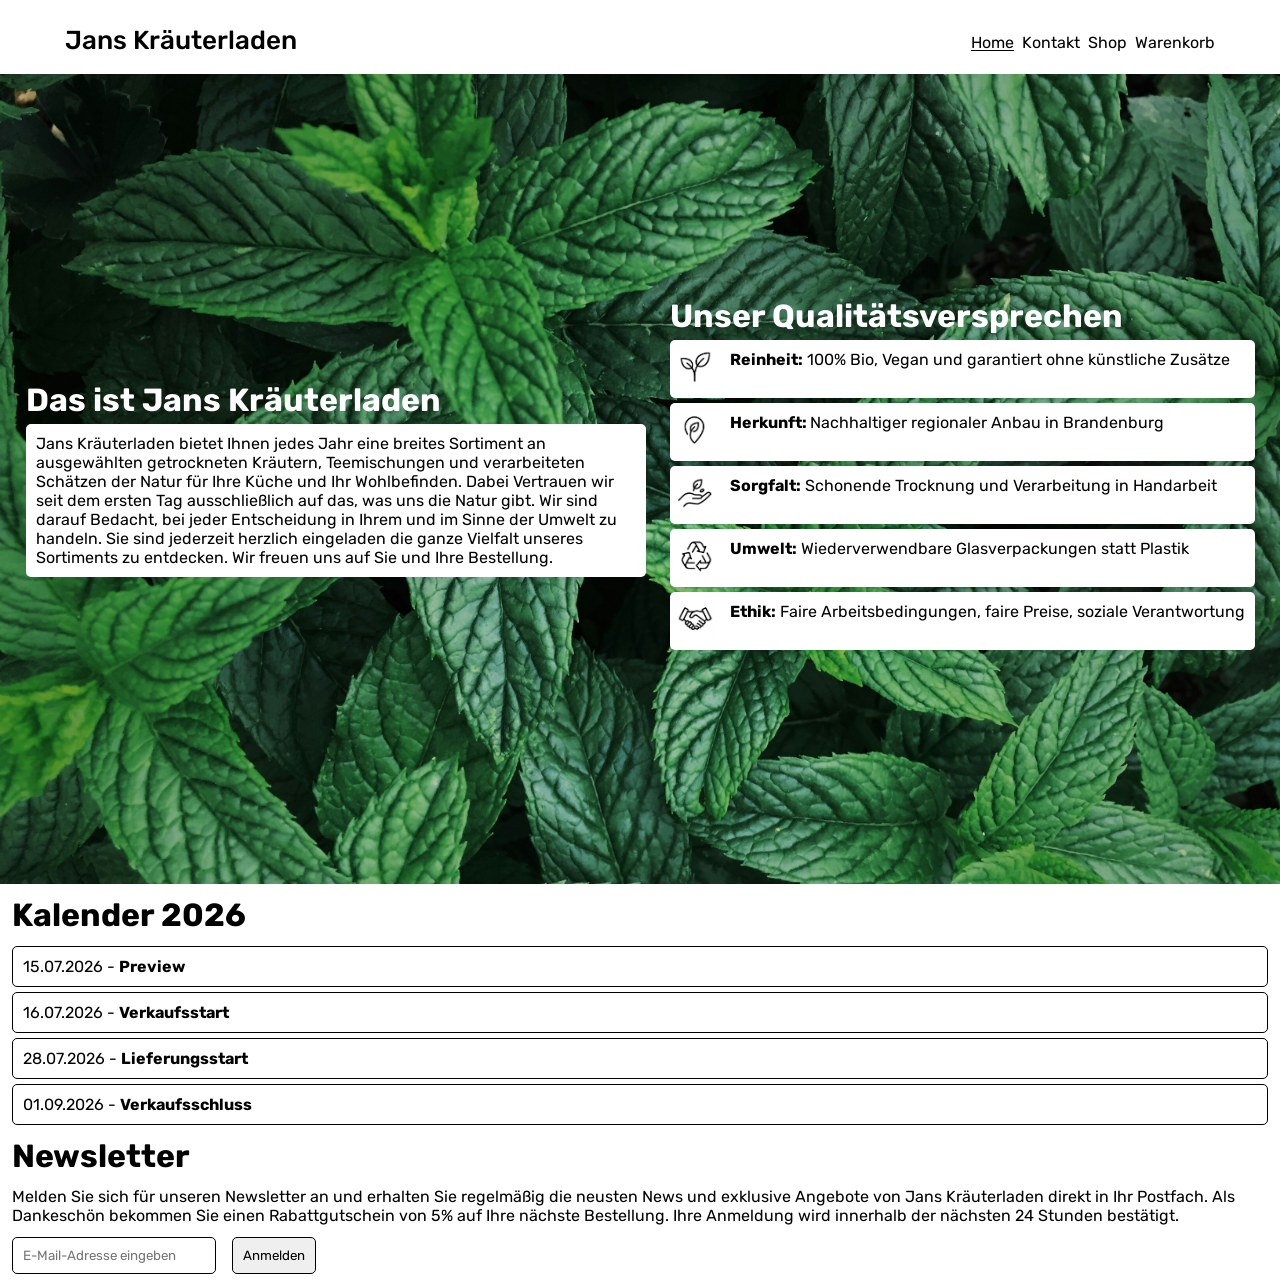
==== index.html @ fc9a299a "Add files via upload" ====
<!DOCTYPE html>
<html lang="de">

    <head>

        <title></title>

        <meta charset="UTF-8">
        <meta name="viewport" content="width=device-width, initial-scale=1.0">

        <meta property="og:title" content="" />
        <meta property="og:description" content="" />
        <meta property="og:url" content="" />
        <meta property="og:image" content="" />

        <meta name="description" content="">

        <link rel="stylesheet" href="style.css"/>
        <script src="" defer></script>

        <link rel="preconnect" href="https://fonts.googleapis.com">
        <link rel="preconnect" href="https://fonts.gstatic.com" crossorigin>
        <link href="https://fonts.googleapis.com/css2?family=Pacifico&family=Rubik:ital,wght@0,300..900;1,300..900&family=Slabo+27px&display=swap" rel="stylesheet">
    </head>

    <body>

            <header>

                <nav>

                    <div class="nav-logo">Jans Kräuterladen</div>

                    <div class="nav-links">
                        <a href="index.html" class="underlined">Home</a>
                        <a href="index.html">Kontakt</a>
                        <a href="index.html">Shop</a>
                        <a href="index.html">Warenkorb</a>
                    </div>

                </nav>

            </header>

            <main>

                <div class="area-1">

                <div class="area-1-content-1">
                   <h1 class="h1-1">Das ist Jans Kräuterladen</h1>
                   <div class="area-1-content-1-1">Jans Kräuterladen bietet Ihnen jedes Jahr eine breites Sortiment an ausgewählten getrockneten Kräutern, Teemischungen und verarbeiteten Schätzen der Natur für Ihre Küche und Ihr Wohlbefinden. Dabei Vertrauen wir seit dem ersten Tag ausschließlich auf das, was uns die Natur gibt. Wir sind darauf Bedacht, bei jeder Entscheidung in Ihrem und im Sinne der Umwelt zu handeln. Sie sind jederzeit herzlich eingeladen die ganze Vielfalt unseres Sortiments zu entdecken. Wir freuen uns auf Sie und Ihre Bestellung.</div>
                </div>

                <div class="area-1-content-2">
                    <h1 class="h1-1">Unser Qualitäts&shy;versprechen</h1>
                    <div class="grid-container">
                    <div class="grid-item-1"><img src="reinheit-icon.jpeg" class="icons"></div>
                    <div class="grid-item-2"><b>Reinheit:</b> 100% Bio, Vegan und garantiert ohne künstliche Zusätze</div>
                    <div class="grid-item-1"><img src="herkunft-icon.jpg" class="icons"></div>
                    <div class="grid-item-2"><b>Herkunft: </b>Nachhaltiger regionaler Anbau in Brandenburg</div>
                    <div class="grid-item-1"><img src="sorgfalt-icon.jpg" class="icons"></div>
                    <div class="grid-item-2"><b>Sorgfalt:</b> Schonende Trocknung und Verarbeitung in Handarbeit</div>
                    <div class="grid-item-1"><img src="umwelt-icon.jpg" class="icons"></div>
                    <div class="grid-item-2"><b>Umwelt:</b> Wiederverwendbare Glasverpackungen statt Plastik</div>
                    <div class="grid-item-1"><img src="ethik-icon.jpg" class="icons"></div>
                    <div class="grid-item-2"><b>Ethik:</b> Faire Arbeits&shy;bedingungen, faire Preise, soziale Verantwortung</div>
                    </div>
                </div>

                 
                </div>

               <div>
                    <h1 class="headline">Kalender 2026</h1>
                    <div class="calender-flex">
                        <div class="calender-item">15.07.2026 - <b>Preview</b></div>
                        <div class="calender-item">16.07.2026 - <b>Verkaufsstart</b></div>
                        <div class="calender-item">28.07.2026 - <b>Lieferungsstart</b></div>
                        <div class="calender-item">01.09.2026 - <b>Verkaufsschluss</b></div>

                    </div>
                </div>

                <div>
                    <h1 class="headline">Newsletter</h1>
                    <div class="text">Melden Sie sich für unseren Newsletter an und erhalten Sie regelmäßig die neusten News und exklusive Angebote von Jans Kräuterladen direkt in Ihr Postfach. Als Dankeschön bekommen Sie einen Rabattgutschein von 5% auf Ihre nächste Bestellung. Ihre Anmeldung wird innerhalb der nächsten 24 Stunden bestätigt.</div>
                    <div>
                        <input type="text" placeholder="E-Mail-Adresse eingeben" required> 
                        <button>Anmelden</button>
                    </div>
                </div>
                
                

            </main>

            <footer>



            </footer>

    </body>

</html>
---- style.css ----
* { 
    margin: 0;
    font-family: "Rubik", sans-serif;
    
}

nav {
    display: flex;
    align-items: center;
    flex-direction: column;
    margin-top: 10px;
    padding: 15px;
}

.nav-logo {
    font-weight: 500;
    font-size: clamp(16px,8.5vw,26px);
    margin-bottom: 3px;
}

a {
    text-decoration: none;
    color: rgb(0, 0, 0);
    font-size: clamp(12px,4vw,16px);
}

a:hover {
    transform: scale(1.02);
}

.nav-links {
    display: flex;
    justify-content: center;
    gap: 8px;
}

.underlined {
    text-decoration: underline;
    text-underline-offset: 2px;
}

.area-1 {
    background-image: url(start-area-picture.jpg);
    background-size: cover;
    display: flex;
    flex-direction: row;
    justify-content: center;
    align-items: center;
    flex-wrap: wrap;
    min-height: 90vh;
    
}

.area-1-content-1-1 {
    background-color: white;
    border-radius: 5px;
    padding: 10px;
    max-width: 600px;
}

.area-1-content-1 {
    margin: 12px
}

.area-1-content-2 {
    margin: 0px 12px 12px 12px;
    max-width: 600px;
}

.h1-1 {
    color: white;
    margin-bottom: 5px;
}

.grid-container {
  display: grid;
  grid-template-columns: 50px 3fr;
  grid-template-rows: repeat(5, auto);
  row-gap: 5px; 
}

.grid-item-1 {
  background-color: rgb(255, 255, 255);
  text-align: center;
  padding: 2px;
  border-radius: 5px 0px 0px 5px;
}

.grid-item-2 {
    background-color: white;
    border-radius: 0px 5px 5px 0px;
    padding: 10px
}

.icons {
    height: 50px;
    background-color: transparent;
}

.calender-flex {
    display: flex;
    flex-direction: column;
    gap: 5px;
    margin: 0px 12px 12px 12px
}

.calender-item {
    border: 1px solid rgb(0, 0, 0);
    border-radius: 5px;
    padding: 10px
}

.headline {
    margin: 12px;
}

.text {
    margin: 0px 12px 0px 12px;
}

input {
    border: 1px solid black;
    padding: 10px;
    border-radius: 5px;
    color: black;
    margin: 12px;
}

button {
    border: 1px solid black;
    padding: 10px;
    border-radius: 5px;
    color: black;
    margin: 12px 12px 12px 0px;

}

@media (min-width: 560px) {
nav {
    background-color: rgb(255, 255, 255);
    flex-direction: row;
    justify-content: space-around;
}
}

@media (min-width: 650px) {
nav {
    background-color: rgb(255, 255, 255);
    flex-direction: row;
    justify-content: space-between;
    margin-left: 40px;
    margin-right: 40px;
}
}

@media (min-width: 750px) {
nav {
    background-color: rgb(255, 255, 255);
    flex-direction: row;
    justify-content: space-between;
    margin-left: 50px;
    margin-right: 50px;
}
}
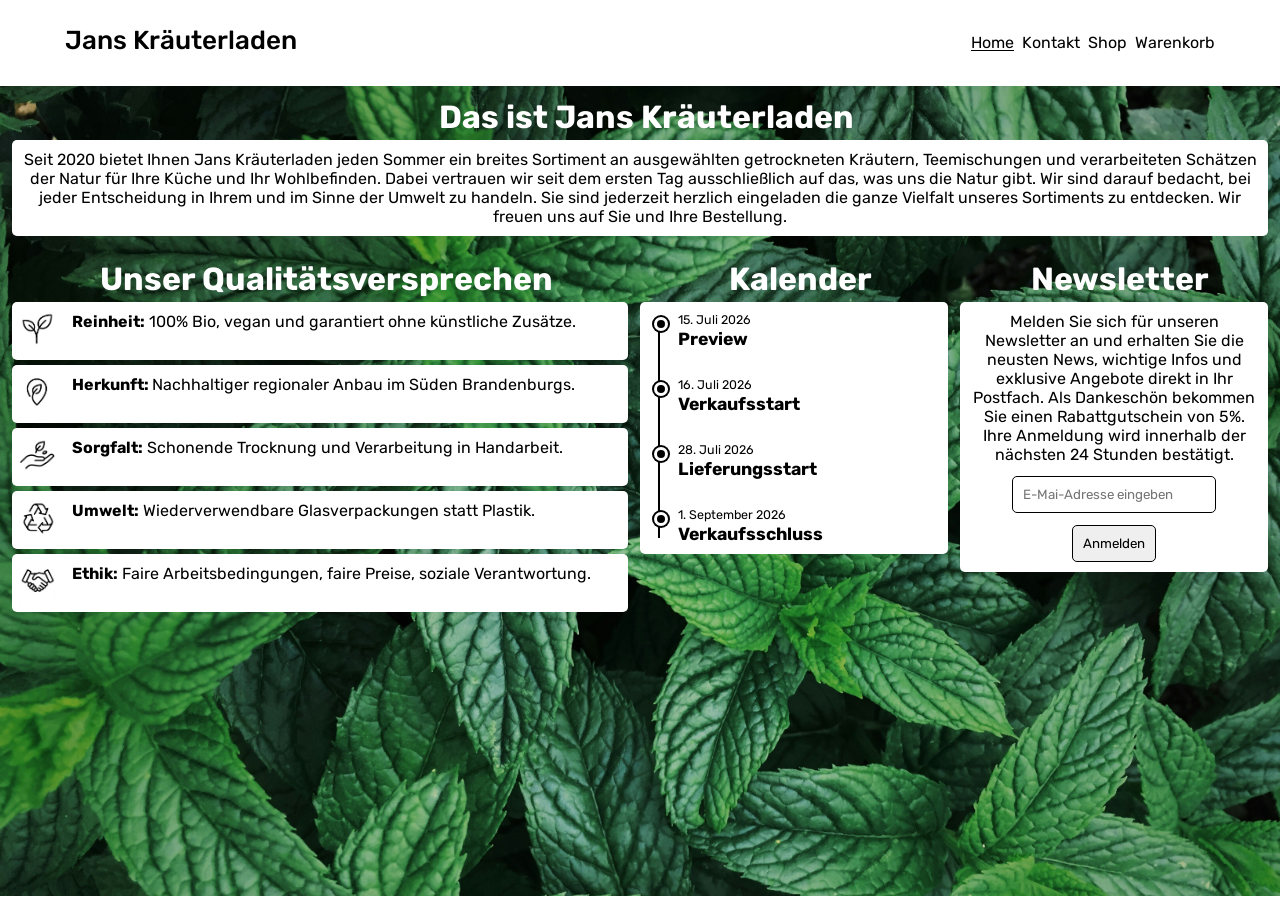
==== commit d50d0d73: "Add files via upload" ====
--- a/index.html
+++ b/index.html
@@ -28,67 +28,95 @@
             <header>
 
                 <nav>
-
                     <div class="nav-logo">Jans Kräuterladen</div>
-
                     <div class="nav-links">
                         <a href="index.html" class="underlined">Home</a>
                         <a href="index.html">Kontakt</a>
                         <a href="index.html">Shop</a>
                         <a href="index.html">Warenkorb</a>
                     </div>
-
                 </nav>
 
             </header>
 
             <main>
 
-                <div class="area-1">
+                <div class="home-background">
 
-                <div class="area-1-content-1">
-                   <h1 class="h1-1">Das ist Jans Kräuterladen</h1>
-                   <div class="area-1-content-1-1">Jans Kräuterladen bietet Ihnen jedes Jahr eine breites Sortiment an ausgewählten getrockneten Kräutern, Teemischungen und verarbeiteten Schätzen der Natur für Ihre Küche und Ihr Wohlbefinden. Dabei Vertrauen wir seit dem ersten Tag ausschließlich auf das, was uns die Natur gibt. Wir sind darauf Bedacht, bei jeder Entscheidung in Ihrem und im Sinne der Umwelt zu handeln. Sie sind jederzeit herzlich eingeladen die ganze Vielfalt unseres Sortiments zu entdecken. Wir freuen uns auf Sie und Ihre Bestellung.</div>
+                    
+                    <div class="home-grid">
+
+                        <div class="box-1">
+                            <h1>Das ist Jans Kräuterladen</h1>
+                            <div class="content-1">Seit 2020 bietet Ihnen Jans Kräuterladen jeden Sommer ein breites Sortiment an ausgewählten getrockneten Kräutern, Teemischungen und verarbeiteten Schätzen der Natur für Ihre Küche und Ihr Wohlbefinden. Dabei vertrauen wir seit dem ersten Tag ausschließlich auf das, was uns die Natur gibt. Wir sind darauf bedacht, bei jeder Entscheidung in Ihrem und im Sinne der Umwelt zu handeln. Sie sind jederzeit herzlich eingeladen die ganze Vielfalt unseres Sortiments zu entdecken. Wir freuen uns auf Sie und Ihre Bestellung.</div>
+                        </div>
+
+
+                        <div class="box-2">
+                            <h1>Unser Qualitäts&shy;versprechen</h1>
+                            <div class="content-2">
+                            <div class="content-2-item-1"><img src="reinheit-icon.jpeg" class="content-2-icons "></div>
+                            <div class="content-2-item-2"><b>Reinheit:</b> 100% Bio, vegan und garantiert ohne künstliche Zusätze.</div>
+                            <div class="content-2-item-1"><img src="herkunft-icon.jpg" class="content-2-icons "></div>
+                            <div class="content-2-item-2"><b>Herkunft: </b>Nachhaltiger regionaler Anbau im Süden Brandenburgs.</div>
+                            <div class="content-2-item-1"><img src="sorgfalt-icon.jpg" class="content-2-icons "></div>
+                            <div class="content-2-item-2"><b>Sorgfalt:</b> Schonende Trocknung und Verarbeitung in Handarbeit.</div>
+                            <div class="content-2-item-1"><img src="umwelt-icon.jpg" class="content-2-icons "></div>
+                            <div class="content-2-item-2"><b>Umwelt:</b> Wiederverwendbare Glasverpackungen statt Plastik.</div>
+                            <div class="content-2-item-1"><img src="ethik-icon.jpg" class="content-2-icons "></div>
+                            <div class="content-2-item-2"><b>Ethik:</b> Faire Arbeits&shy;bedingungen, faire Preise, soziale Verantwortung.</div>
+                            </div>
+                        </div>
+
+                        <div class="box-3">
+                            <h1>Kalender</h1>
+                            <div class="content-3">
+                                <div class="timeline">
+                                    <div class="tl-item">
+                                        <div class="tl-dot"></div>
+                                        <div class="tl-date">15. Juli 2026</div>
+                                        <div class="tl-title">Preview</div>
+                                    </div>
+                                    <div class="tl-item">
+                                        <div class="tl-dot"></div>
+                                        <div class="tl-date">16. Juli 2026</div>
+                                        <div class="tl-title">Verkaufsstart</div>
+                                    </div>
+                                    <div class="tl-item">
+                                        <div class="tl-dot"></div>
+                                        <div class="tl-date">28. Juli 2026</div>
+                                        <div class="tl-title">Lieferungsstart</div>
+                                    </div>
+                                    <div class="tl-item">
+                                        <div class="tl-dot"></div>
+                                        <div class="tl-date">1. September 2026</div>
+                                        <div class="tl-title">Verkaufsschluss</div>
+                                    </div>
+                                </div>
+                            </div>
+                        </div>
+
+                        <div class="box-4">
+                            <h1>Newsletter</h1>
+                            <div class="content-4">
+                                <div>Melden Sie sich für unseren Newsletter an und erhalten Sie die neusten News, wichtige Infos und exklusive Angebote direkt in Ihr Postfach. Als Dankeschön bekommen Sie einen Rabattgutschein von 5%. Ihre Anmeldung wird innerhalb der nächsten 24 Stunden bestätigt.</div>
+                                <input type="text" class="newsletter-tools" placeholder="E-Mai-Adresse eingeben" required>
+                                <button class="newsletter-tools">Anmelden</button>
+                            </div>
+                        </div>
+
+                        
+
+                    </div>
+
                 </div>
 
-                <div class="area-1-content-2">
-                    <h1 class="h1-1">Unser Qualitäts&shy;versprechen</h1>
-                    <div class="grid-container">
-                    <div class="grid-item-1"><img src="reinheit-icon.jpeg" class="icons"></div>
-                    <div class="grid-item-2"><b>Reinheit:</b> 100% Bio, Vegan und garantiert ohne künstliche Zusätze</div>
-                    <div class="grid-item-1"><img src="herkunft-icon.jpg" class="icons"></div>
-                    <div class="grid-item-2"><b>Herkunft: </b>Nachhaltiger regionaler Anbau in Brandenburg</div>
-                    <div class="grid-item-1"><img src="sorgfalt-icon.jpg" class="icons"></div>
-                    <div class="grid-item-2"><b>Sorgfalt:</b> Schonende Trocknung und Verarbeitung in Handarbeit</div>
-                    <div class="grid-item-1"><img src="umwelt-icon.jpg" class="icons"></div>
-                    <div class="grid-item-2"><b>Umwelt:</b> Wiederverwendbare Glasverpackungen statt Plastik</div>
-                    <div class="grid-item-1"><img src="ethik-icon.jpg" class="icons"></div>
-                    <div class="grid-item-2"><b>Ethik:</b> Faire Arbeits&shy;bedingungen, faire Preise, soziale Verantwortung</div>
-                    </div>
-                </div>
 
-                 
-                </div>
+               
 
-               <div>
-                    <h1 class="headline">Kalender 2026</h1>
-                    <div class="calender-flex">
-                        <div class="calender-item">15.07.2026 - <b>Preview</b></div>
-                        <div class="calender-item">16.07.2026 - <b>Verkaufsstart</b></div>
-                        <div class="calender-item">28.07.2026 - <b>Lieferungsstart</b></div>
-                        <div class="calender-item">01.09.2026 - <b>Verkaufsschluss</b></div>
+               
 
-                    </div>
-                </div>
-
-                <div>
-                    <h1 class="headline">Newsletter</h1>
-                    <div class="text">Melden Sie sich für unseren Newsletter an und erhalten Sie regelmäßig die neusten News und exklusive Angebote von Jans Kräuterladen direkt in Ihr Postfach. Als Dankeschön bekommen Sie einen Rabattgutschein von 5% auf Ihre nächste Bestellung. Ihre Anmeldung wird innerhalb der nächsten 24 Stunden bestätigt.</div>
-                    <div>
-                        <input type="text" placeholder="E-Mail-Adresse eingeben" required> 
-                        <button>Anmelden</button>
-                    </div>
-                </div>
+                
                 
                 
 
--- a/style.css
+++ b/style.css
@@ -39,101 +39,141 @@
     text-underline-offset: 2px;
 }
 
-.area-1 {
+.home-background {
     background-image: url(start-area-picture.jpg);
     background-size: cover;
-    display: flex;
-    flex-direction: row;
-    justify-content: center;
-    align-items: center;
-    flex-wrap: wrap;
     min-height: 90vh;
     
 }
 
-.area-1-content-1-1 {
-    background-color: white;
-    border-radius: 5px;
-    padding: 10px;
-    max-width: 600px;
-}
-
-.area-1-content-1 {
+.home-grid {
+    display: grid;
+    gap: 12px;
+    grid-template-columns: 1fr;
     margin: 12px
 }
 
-.area-1-content-2 {
-    margin: 0px 12px 12px 12px;
-    max-width: 600px;
-}
-
-.h1-1 {
+h1 {
     color: white;
-    margin-bottom: 5px;
-}
-
-.grid-container {
+    margin: 12px 0px 4px 12px;
+    text-align: center;
+}
+
+.content-1 {
+    background-color: white;
+    border-radius: 5px;
+    padding: 10px;
+    text-align: center;
+}
+
+.content-2 {
   display: grid;
   grid-template-columns: 50px 3fr;
   grid-template-rows: repeat(5, auto);
   row-gap: 5px; 
 }
 
-.grid-item-1 {
+.content-2-item-1 {
   background-color: rgb(255, 255, 255);
   text-align: center;
   padding: 2px;
   border-radius: 5px 0px 0px 5px;
 }
 
-.grid-item-2 {
+.content-2-item-2 {
     background-color: white;
     border-radius: 0px 5px 5px 0px;
     padding: 10px
 }
 
-.icons {
+.content-2-icons {
     height: 50px;
-    background-color: transparent;
-}
-
-.calender-flex {
-    display: flex;
-    flex-direction: column;
-    gap: 5px;
-    margin: 0px 12px 12px 12px
-}
-
-.calender-item {
-    border: 1px solid rgb(0, 0, 0);
-    border-radius: 5px;
-    padding: 10px
-}
-
-.headline {
+}
+
+.content-3 { 
+    background-color: white;
+    border-radius: 5px;
+    padding: 10px;
+}
+
+.timeline {
+  position: relative;
+  padding-left: 28px;
+  max-width: 400px;
+}
+
+.timeline::before {
+  content: '';
+  position: absolute;
+  left: 8px;
+  top: 6px;
+  bottom: 6px;
+  width: 2px;
+  background: black;
+}
+
+.tl-item {
+  position: relative;
+  margin-bottom: 28px;
+}
+
+.tl-item:last-child {
+  margin-bottom: 0;
+}
+
+.tl-dot {
+  position: absolute;
+  left: -24px;
+  top: 5px;
+  width: 8px;
+  height: 8px;
+  background: black;
+  border-radius: 50%;
+  border: 3px solid white;   
+  box-shadow: 0 0 0 2px black;
+}
+
+.tl-date {
+  font-size: 0.78rem;
+  color: black;
+  margin-bottom: 2px;
+}
+
+.tl-title {
+  font-size: 1.1rem;
+  font-weight: bold;
+  color: black;
+}
+
+.content-4 {
+    text-align: center;
+    background-color: white;
+    padding: 10px;
+    border-radius: 5px;
+    margin-bottom: 12px;
+    
+}
+
+input {
     margin: 12px;
-}
-
-.text {
+    max-width: 300px;
+    padding: 10px;
+    border: 1px solid black;
+    border-radius: 5px;
+}
+
+button {
     margin: 0px 12px 0px 12px;
-}
-
-input {
+    max-width: 300px;
+    padding: 10px;
     border: 1px solid black;
-    padding: 10px;
-    border-radius: 5px;
-    color: black;
-    margin: 12px;
-}
-
-button {
-    border: 1px solid black;
-    padding: 10px;
-    border-radius: 5px;
-    color: black;
-    margin: 12px 12px 12px 0px;
-
-}
+    border-radius: 5px;
+}
+
+
+
+
+
 
 @media (min-width: 560px) {
 nav {
@@ -141,6 +181,7 @@
     flex-direction: row;
     justify-content: space-around;
 }
+
 }
 
 @media (min-width: 650px) {
@@ -162,3 +203,30 @@
     margin-right: 50px;
 }
 }
+
+@media (min-width: 450px) {
+    .home-grid {
+        display: grid;
+        grid-template-columns: 1fr 1fr;
+    }
+
+    .box-1, .box-2 {
+        grid-column: 1 / 3;
+    }
+}
+
+@media (min-width: 1024px) {
+    .home-grid {
+        display: grid;
+        grid-template-columns: 2fr 1fr 1fr;
+    }
+
+    .box-1 {
+        grid-column: 1 / 4;
+    }
+
+    .box-2 {
+        grid-column: 1 / 2;
+    }
+
+}
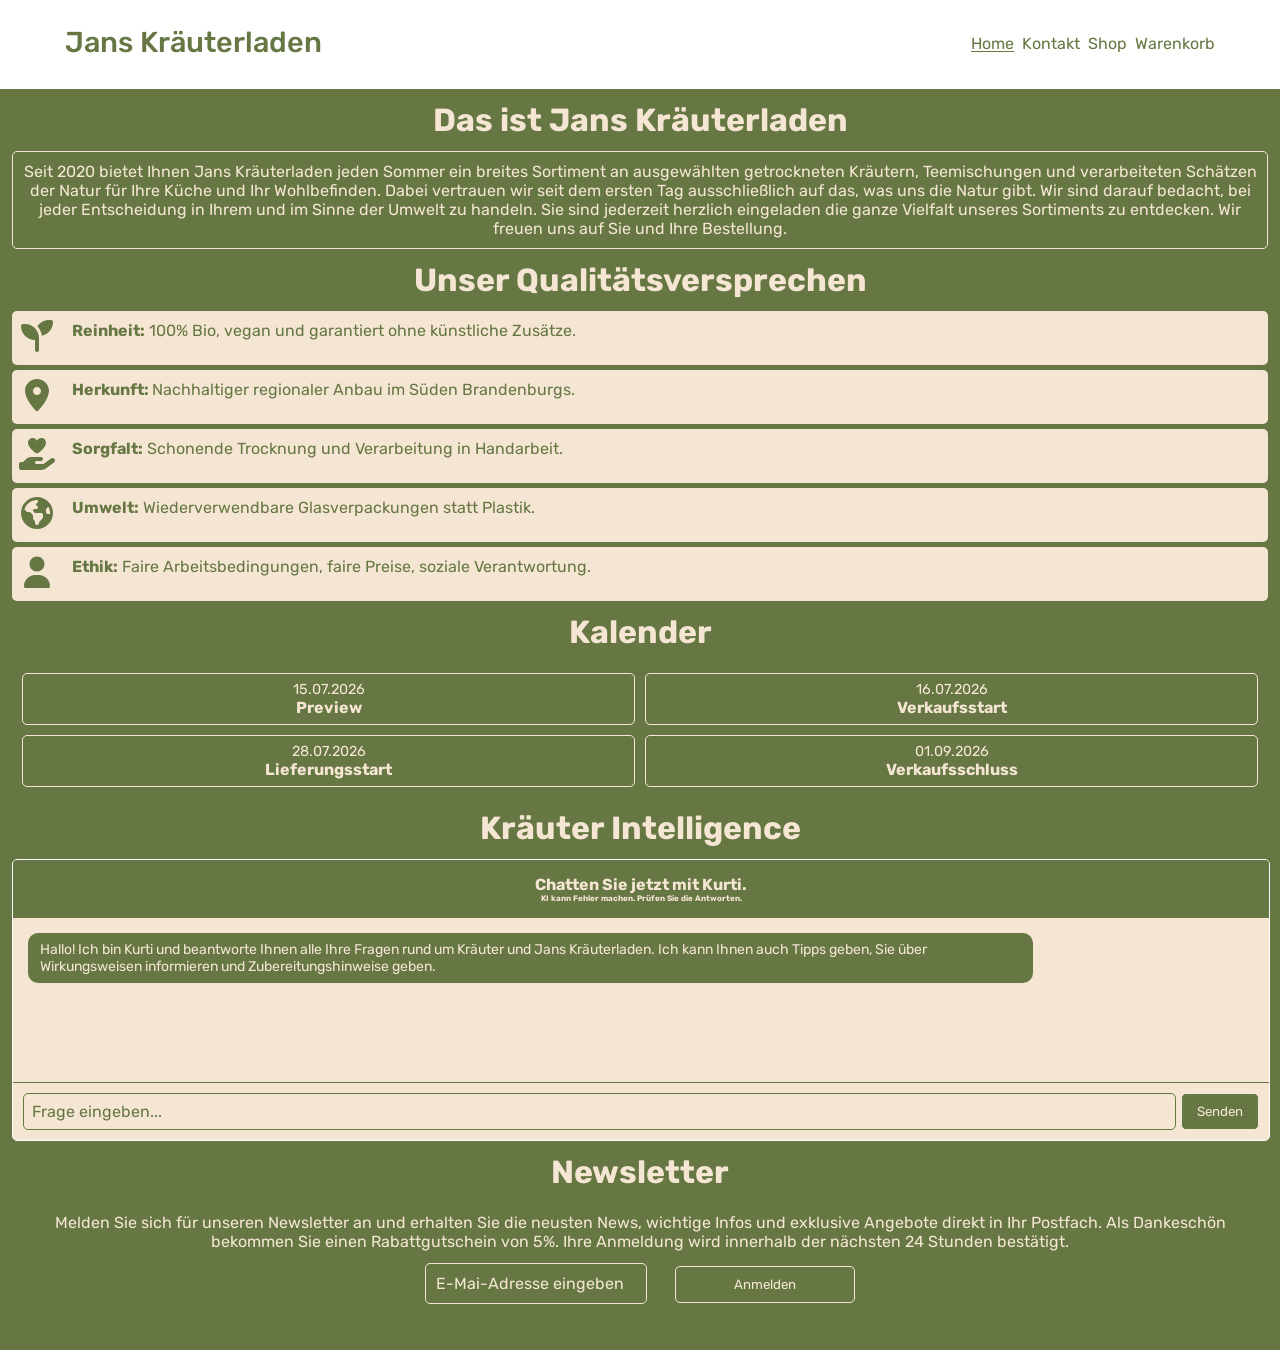
==== commit 159b211e: "Add files via upload" ====
--- a/index.html
+++ b/index.html
@@ -46,66 +46,55 @@
                     
                     <div class="home-grid">
 
+                        <h1 class="headline-1">Das ist Jans Kräuterladen</h1>
                         <div class="box-1">
-                            <h1>Das ist Jans Kräuterladen</h1>
-                            <div class="content-1">Seit 2020 bietet Ihnen Jans Kräuterladen jeden Sommer ein breites Sortiment an ausgewählten getrockneten Kräutern, Teemischungen und verarbeiteten Schätzen der Natur für Ihre Küche und Ihr Wohlbefinden. Dabei vertrauen wir seit dem ersten Tag ausschließlich auf das, was uns die Natur gibt. Wir sind darauf bedacht, bei jeder Entscheidung in Ihrem und im Sinne der Umwelt zu handeln. Sie sind jederzeit herzlich eingeladen die ganze Vielfalt unseres Sortiments zu entdecken. Wir freuen uns auf Sie und Ihre Bestellung.</div>
+                            <div>Seit 2020 bietet Ihnen Jans Kräuterladen jeden Sommer ein breites Sortiment an ausgewählten getrockneten Kräutern, Teemischungen und verarbeiteten Schätzen der Natur für Ihre Küche und Ihr Wohlbefinden. Dabei vertrauen wir seit dem ersten Tag ausschließlich auf das, was uns die Natur gibt. Wir sind darauf bedacht, bei jeder Entscheidung in Ihrem und im Sinne der Umwelt zu handeln. Sie sind jederzeit herzlich eingeladen die ganze Vielfalt unseres Sortiments zu entdecken. Wir freuen uns auf Sie und Ihre Bestellung.</div>
                         </div>
 
-
+                        <h1 class="headline-2">Unser Qualitäts&shy;versprechen</h1>
                         <div class="box-2">
-                            <h1>Unser Qualitäts&shy;versprechen</h1>
-                            <div class="content-2">
-                            <div class="content-2-item-1"><img src="reinheit-icon.jpeg" class="content-2-icons "></div>
-                            <div class="content-2-item-2"><b>Reinheit:</b> 100% Bio, vegan und garantiert ohne künstliche Zusätze.</div>
-                            <div class="content-2-item-1"><img src="herkunft-icon.jpg" class="content-2-icons "></div>
-                            <div class="content-2-item-2"><b>Herkunft: </b>Nachhaltiger regionaler Anbau im Süden Brandenburgs.</div>
-                            <div class="content-2-item-1"><img src="sorgfalt-icon.jpg" class="content-2-icons "></div>
-                            <div class="content-2-item-2"><b>Sorgfalt:</b> Schonende Trocknung und Verarbeitung in Handarbeit.</div>
-                            <div class="content-2-item-1"><img src="umwelt-icon.jpg" class="content-2-icons "></div>
-                            <div class="content-2-item-2"><b>Umwelt:</b> Wiederverwendbare Glasverpackungen statt Plastik.</div>
-                            <div class="content-2-item-1"><img src="ethik-icon.jpg" class="content-2-icons "></div>
-                            <div class="content-2-item-2"><b>Ethik:</b> Faire Arbeits&shy;bedingungen, faire Preise, soziale Verantwortung.</div>
-                            </div>
+                            <div class="box-2-icon"><svg xmlns="http://www.w3.org/2000/svg" viewBox="0 0 640 640"><!--!Font Awesome Free 7.2.0 by @fontawesome - https://fontawesome.com License - https://fontawesome.com/license/free Copyright 2026 Fonticons, Inc.--><path fill="#667744" d="M576 96C576 204.1 499.4 294.3 397.6 315.4C389.7 257.3 363.6 205 325.1 164.5C365.2 104 433.9 64 512 64L544 64C561.7 64 576 78.3 576 96zM64 160C64 142.3 78.3 128 96 128L128 128C251.7 128 352 228.3 352 352L352 544C352 561.7 337.7 576 320 576C302.3 576 288 561.7 288 544L288 384C164.3 384 64 283.7 64 160z"/></svg></div>
+                            <div class="box-2-text"><b>Reinheit:</b> 100% Bio, vegan und garantiert ohne künstliche Zusätze.</div>
+                            <div class="box-2-icon"><svg xmlns="http://www.w3.org/2000/svg" viewBox="0 0 640 640"><!--!Font Awesome Free 7.2.0 by @fontawesome - https://fontawesome.com License - https://fontawesome.com/license/free Copyright 2026 Fonticons, Inc.--><path fill="#667744" d="M128 252.6C128 148.4 214 64 320 64C426 64 512 148.4 512 252.6C512 371.9 391.8 514.9 341.6 569.4C329.8 582.2 310.1 582.2 298.3 569.4C248.1 514.9 127.9 371.9 127.9 252.6zM320 320C355.3 320 384 291.3 384 256C384 220.7 355.3 192 320 192C284.7 192 256 220.7 256 256C256 291.3 284.7 320 320 320z"/></svg></div>
+                            <div class="box-2-text"><b>Herkunft: </b>Nachhaltiger regionaler Anbau im Süden Brandenburgs.</div>
+                            <div class="box-2-icon"><svg xmlns="http://www.w3.org/2000/svg" viewBox="0 0 640 640"><!--!Font Awesome Free 7.2.0 by @fontawesome - https://fontawesome.com License - https://fontawesome.com/license/free Copyright 2026 Fonticons, Inc.--><path fill="#667744" d="M311.6 95C297.5 75.5 274.9 64 250.9 64C209.5 64 176 97.5 176 138.9L176 141.3C176 205.7 258 274.7 298.2 304.6C311.2 314.3 328.7 314.3 341.7 304.6C381.9 274.6 463.9 205.7 463.9 141.3L463.9 138.9C463.9 97.5 430.4 64 389 64C365 64 342.4 75.5 328.3 95L320 106.7L311.6 95zM141.3 405.5L98.7 448L64 448C46.3 448 32 462.3 32 480L32 544C32 561.7 46.3 576 64 576L384.5 576C413.5 576 441.8 566.7 465.2 549.5L591.8 456.2C609.6 443.1 613.4 418.1 600.3 400.3C587.2 382.5 562.2 378.7 544.4 391.8L424.6 480L312 480C298.7 480 288 469.3 288 456C288 442.7 298.7 432 312 432L384 432C401.7 432 416 417.7 416 400C416 382.3 401.7 368 384 368L231.8 368C197.9 368 165.3 381.5 141.3 405.5z"/></svg></div>
+                            <div class="box-2-text"><b>Sorgfalt:</b> Schonende Trocknung und Verarbeitung in Handarbeit.</div>
+                            <div class="box-2-icon"><svg xmlns="http://www.w3.org/2000/svg" viewBox="0 0 640 640"><!--!Font Awesome Free 7.2.0 by @fontawesome - https://fontawesome.com License - https://fontawesome.com/license/free Copyright 2026 Fonticons, Inc.--><path fill="#667744" d="M119.7 263.7L150.6 294.6C156.6 300.6 164.7 304 173.2 304L194.7 304C203.2 304 211.3 307.4 217.3 313.4L246.6 342.7C252.6 348.7 256 356.8 256 365.3L256 402.8C256 411.3 259.4 419.4 265.4 425.4L278.7 438.7C284.7 444.7 288.1 452.8 288.1 461.3L288.1 480C288.1 497.7 302.4 512 320.1 512C337.8 512 352.1 497.7 352.1 480L352.1 477.3C352.1 468.8 355.5 460.7 361.5 454.7L406.8 409.4C412.8 403.4 416.2 395.3 416.2 386.8L416.2 352.1C416.2 334.4 401.9 320.1 384.2 320.1L301.5 320.1C293 320.1 284.9 316.7 278.9 310.7L262.9 294.7C258.7 290.5 256.3 284.7 256.3 278.7C256.3 266.2 266.4 256.1 278.9 256.1L313.6 256.1C326.1 256.1 336.2 246 336.2 233.5C336.2 227.5 333.8 221.7 329.6 217.5L309.9 197.8C306 194 304 189.1 304 184C304 178.9 306 174 309.7 170.3L327 153C332.8 147.2 336.1 139.3 336.1 131.1C336.1 123.9 333.7 117.4 329.7 112.2C326.5 112.1 323.3 112 320.1 112C224.7 112 144.4 176.2 119.8 263.7zM528 320C528 285.4 519.6 252.8 504.6 224.2C498.2 225.1 491.9 228.1 486.7 233.3L473.3 246.7C467.3 252.7 463.9 260.8 463.9 269.3L463.9 304C463.9 321.7 478.2 336 495.9 336L520 336C522.5 336 525 335.7 527.3 335.2C527.7 330.2 527.8 325.1 527.8 320zM64 320C64 178.6 178.6 64 320 64C461.4 64 576 178.6 576 320C576 461.4 461.4 576 320 576C178.6 576 64 461.4 64 320z"/></svg></div>
+                            <div class="box-2-text"><b>Umwelt:</b> Wiederverwendbare Glasverpackungen statt Plastik.</div>
+                            <div class="box-2-icon"><svg xmlns="http://www.w3.org/2000/svg" viewBox="0 0 640 640"><!--!Font Awesome Free 7.2.0 by @fontawesome - https://fontawesome.com License - https://fontawesome.com/license/free Copyright 2026 Fonticons, Inc.--><path fill="#667744" d="M320 312C386.3 312 440 258.3 440 192C440 125.7 386.3 72 320 72C253.7 72 200 125.7 200 192C200 258.3 253.7 312 320 312zM290.3 368C191.8 368 112 447.8 112 546.3C112 562.7 125.3 576 141.7 576L498.3 576C514.7 576 528 562.7 528 546.3C528 447.8 448.2 368 349.7 368L290.3 368z"/></svg></div>
+                            <div class="box-2-text"><b>Ethik:</b> Faire Arbeits&shy;bedingungen, faire Preise, soziale Verantwortung.</div>
                         </div>
 
+                        <h1 class="headline-3">Kalender</h1>
                         <div class="box-3">
-                            <h1>Kalender</h1>
-                            <div class="content-3">
-                                <div class="timeline">
-                                    <div class="tl-item">
-                                        <div class="tl-dot"></div>
-                                        <div class="tl-date">15. Juli 2026</div>
-                                        <div class="tl-title">Preview</div>
+                                    <div class="box-3-item">
+                                        <div class="box-3-date">15.07.2026</div>
+                                        <b>Preview</b>
                                     </div>
-                                    <div class="tl-item">
-                                        <div class="tl-dot"></div>
-                                        <div class="tl-date">16. Juli 2026</div>
-                                        <div class="tl-title">Verkaufsstart</div>
+                                    <div class="box-3-item">
+                                        <div class="box-3-date">16.07.2026</div>
+                                        <b>Verkaufsstart</b>
                                     </div>
-                                    <div class="tl-item">
-                                        <div class="tl-dot"></div>
-                                        <div class="tl-date">28. Juli 2026</div>
-                                        <div class="tl-title">Lieferungsstart</div>
+                                    <div class="box-3-item">
+                                        <div class="box-3-date">28.07.2026</div>
+                                        <b>Lieferungsstart</b>
                                     </div>
-                                    <div class="tl-item">
-                                        <div class="tl-dot"></div>
-                                        <div class="tl-date">1. September 2026</div>
-                                        <div class="tl-title">Verkaufsschluss</div>
+                                    <div class="box-3-item">
+                                        <div class="box-3-date">01.09.2026</div>
+                                        <b>Verkaufsschluss</b>
                                     </div>
-                                </div>
-                            </div>
                         </div>
 
-                        <div class="box-4">
-                            <h1>Newsletter</h1>
-                            <div class="content-4">
-                                <div>Melden Sie sich für unseren Newsletter an und erhalten Sie die neusten News, wichtige Infos und exklusive Angebote direkt in Ihr Postfach. Als Dankeschön bekommen Sie einen Rabattgutschein von 5%. Ihre Anmeldung wird innerhalb der nächsten 24 Stunden bestätigt.</div>
-                                <input type="text" class="newsletter-tools" placeholder="E-Mai-Adresse eingeben" required>
-                                <button class="newsletter-tools">Anmelden</button>
-                            </div>
+                        <h1 class="headline-4">Kräuter Intelligence</h1>
+                        <iframe src="chat.html" class="box-4">
+                        </iframe>
+
+                        <h1 class="headline-5">Newsletter</h1>
+                        <div class="box-5">
+                            <div>Melden Sie sich für unseren Newsletter an und erhalten Sie die neusten News, wichtige Infos und exklusive Angebote direkt in Ihr Postfach. Als Dankeschön bekommen Sie einen Rabattgutschein von 5%. Ihre Anmeldung wird innerhalb der nächsten 24 Stunden bestätigt.</div>
+                            <input type="text" placeholder="E-Mai-Adresse eingeben" required class="box-5-input">
+                            <button class="box-5-button">Anmelden</button>
                         </div>
-
-                        
 
                     </div>
 
--- a/style.css
+++ b/style.css
@@ -10,18 +10,19 @@
     flex-direction: column;
     margin-top: 10px;
     padding: 15px;
+    color: #667744;
 }
 
 .nav-logo {
     font-weight: 500;
-    font-size: clamp(16px,8.5vw,26px);
+    font-size: clamp(1rem,8.5vw,1.8rem);
     margin-bottom: 3px;
 }
 
 a {
     text-decoration: none;
-    color: rgb(0, 0, 0);
-    font-size: clamp(12px,4vw,16px);
+    color: #667744;
+    font-size: clamp(0.6rem,4.5vw,1rem);
 }
 
 a:hover {
@@ -39,136 +40,144 @@
     text-underline-offset: 2px;
 }
 
+
+
 .home-background {
-    background-image: url(start-area-picture.jpg);
+    /*background-image: url(start-area-picture.jpg);*/
+    background-color: #667744;
     background-size: cover;
     min-height: 90vh;
-    
 }
 
 .home-grid {
     display: grid;
     gap: 12px;
     grid-template-columns: 1fr;
-    margin: 12px
+    grid-template-rows: repeat(11, auto);
+    margin: 12px;
 }
 
 h1 {
-    color: white;
-    margin: 12px 0px 4px 12px;
-    text-align: center;
-}
-
-.content-1 {
-    background-color: white;
-    border-radius: 5px;
-    padding: 10px;
-    text-align: center;
-}
-
-.content-2 {
-  display: grid;
-  grid-template-columns: 50px 3fr;
-  grid-template-rows: repeat(5, auto);
-  row-gap: 5px; 
-}
-
-.content-2-item-1 {
-  background-color: rgb(255, 255, 255);
-  text-align: center;
-  padding: 2px;
+    color: #F5E6D3;
+    text-align: center;
+}
+
+.headline-1 {
+    grid-row: 1 / 2;
+    margin-top: 12px;
+}
+
+.headline-2 {
+    grid-row: 3 / 4;
+}
+
+.headline-3 {
+    grid-row: 5 / 6;
+}
+
+.headline-4 {
+    grid-row: 7 / 8;
+}
+
+.headline-5 {
+    grid-row: 9 / 10;
+}
+
+.box-1 {
+    grid-row: 2 / 3;
+    color: #F5E6D3;
+    border: 1px solid #F5E6D3;
+    border-radius: 5px;
+    padding: 10px;
+    text-align: center;
+}
+
+.box-2 {
+    grid-row: 4 / 5;
+    display: grid;
+    grid-template-columns: 50px 3fr;
+    grid-template-rows: repeat(5, auto);
+    row-gap: 5px;
+}
+
+.box-2-icon {
+  background-color: #F5E6D3;
+  padding: 5px;
   border-radius: 5px 0px 0px 5px;
 }
 
-.content-2-item-2 {
-    background-color: white;
+.box-2-text {
+    background-color: #F5E6D3;
+    color: #667744;
     border-radius: 0px 5px 5px 0px;
-    padding: 10px
-}
-
-.content-2-icons {
-    height: 50px;
-}
-
-.content-3 { 
-    background-color: white;
-    border-radius: 5px;
-    padding: 10px;
-}
-
-.timeline {
-  position: relative;
-  padding-left: 28px;
-  max-width: 400px;
-}
-
-.timeline::before {
-  content: '';
-  position: absolute;
-  left: 8px;
-  top: 6px;
-  bottom: 6px;
-  width: 2px;
-  background: black;
-}
-
-.tl-item {
-  position: relative;
-  margin-bottom: 28px;
-}
-
-.tl-item:last-child {
-  margin-bottom: 0;
-}
-
-.tl-dot {
-  position: absolute;
-  left: -24px;
-  top: 5px;
-  width: 8px;
-  height: 8px;
-  background: black;
-  border-radius: 50%;
-  border: 3px solid white;   
-  box-shadow: 0 0 0 2px black;
-}
-
-.tl-date {
-  font-size: 0.78rem;
-  color: black;
-  margin-bottom: 2px;
-}
-
-.tl-title {
-  font-size: 1.1rem;
-  font-weight: bold;
-  color: black;
-}
-
-.content-4 {
-    text-align: center;
-    background-color: white;
+    padding: 10px;
+}
+
+.box-3 {
+    grid-row: 6 / 7;
+    color: #F5E6D3;
+    padding: 10px;
+    display: grid;
+    grid-template-columns: 1fr 1fr;
+    gap: 10px;
+    text-align: center;
+}
+
+.box-3-item {
+    border: 1px solid #F5E6D3;
+    border-radius: 5px;
+    padding: 7px
+}
+
+.box-3-date {
+ font-size: 0.9rem;
+}
+
+.box-5 {
+    grid-row: 10 / 11;
+    text-align: center;
+    color: #F5E6D3;
     padding: 10px;
     border-radius: 5px;
     margin-bottom: 12px;
-    
-}
-
-input {
+}
+
+.box-5-input {
     margin: 12px;
-    max-width: 300px;
-    padding: 10px;
-    border: 1px solid black;
-    border-radius: 5px;
-}
-
-button {
+    padding: 10px;
+    border: 1px solid #F5E6D3;
+    border-radius: 5px;
+    width: 70%;
+    max-width: 200px;
+    color: #F5E6D3;
+    background-color: transparent;
+    font-size: 1.001rem;
+}
+
+input::placeholder {
+    color: #F5E6D3;
+    opacity: 1;
+}
+
+.box-5-button {
     margin: 0px 12px 0px 12px;
-    max-width: 300px;
-    padding: 10px;
-    border: 1px solid black;
-    border-radius: 5px;
-}
+    padding: 10px;
+    border: 1px solid #F5E6D3;
+    border-radius: 5px;
+    width: 60%;
+    max-width: 180px;
+    color: #F5E6D3;
+    background-color: #667744;
+}
+
+.box-4 {
+    grid-row: 8 / 9; 
+    border: 1px solid white;
+    border-radius: 5px;
+    height: 280px;
+    width: 100%;
+}
+
 
 
 
@@ -204,6 +213,7 @@
 }
 }
 
+/*
 @media (min-width: 450px) {
     .home-grid {
         display: grid;
@@ -229,4 +239,4 @@
         grid-column: 1 / 2;
     }
 
-}+}*/
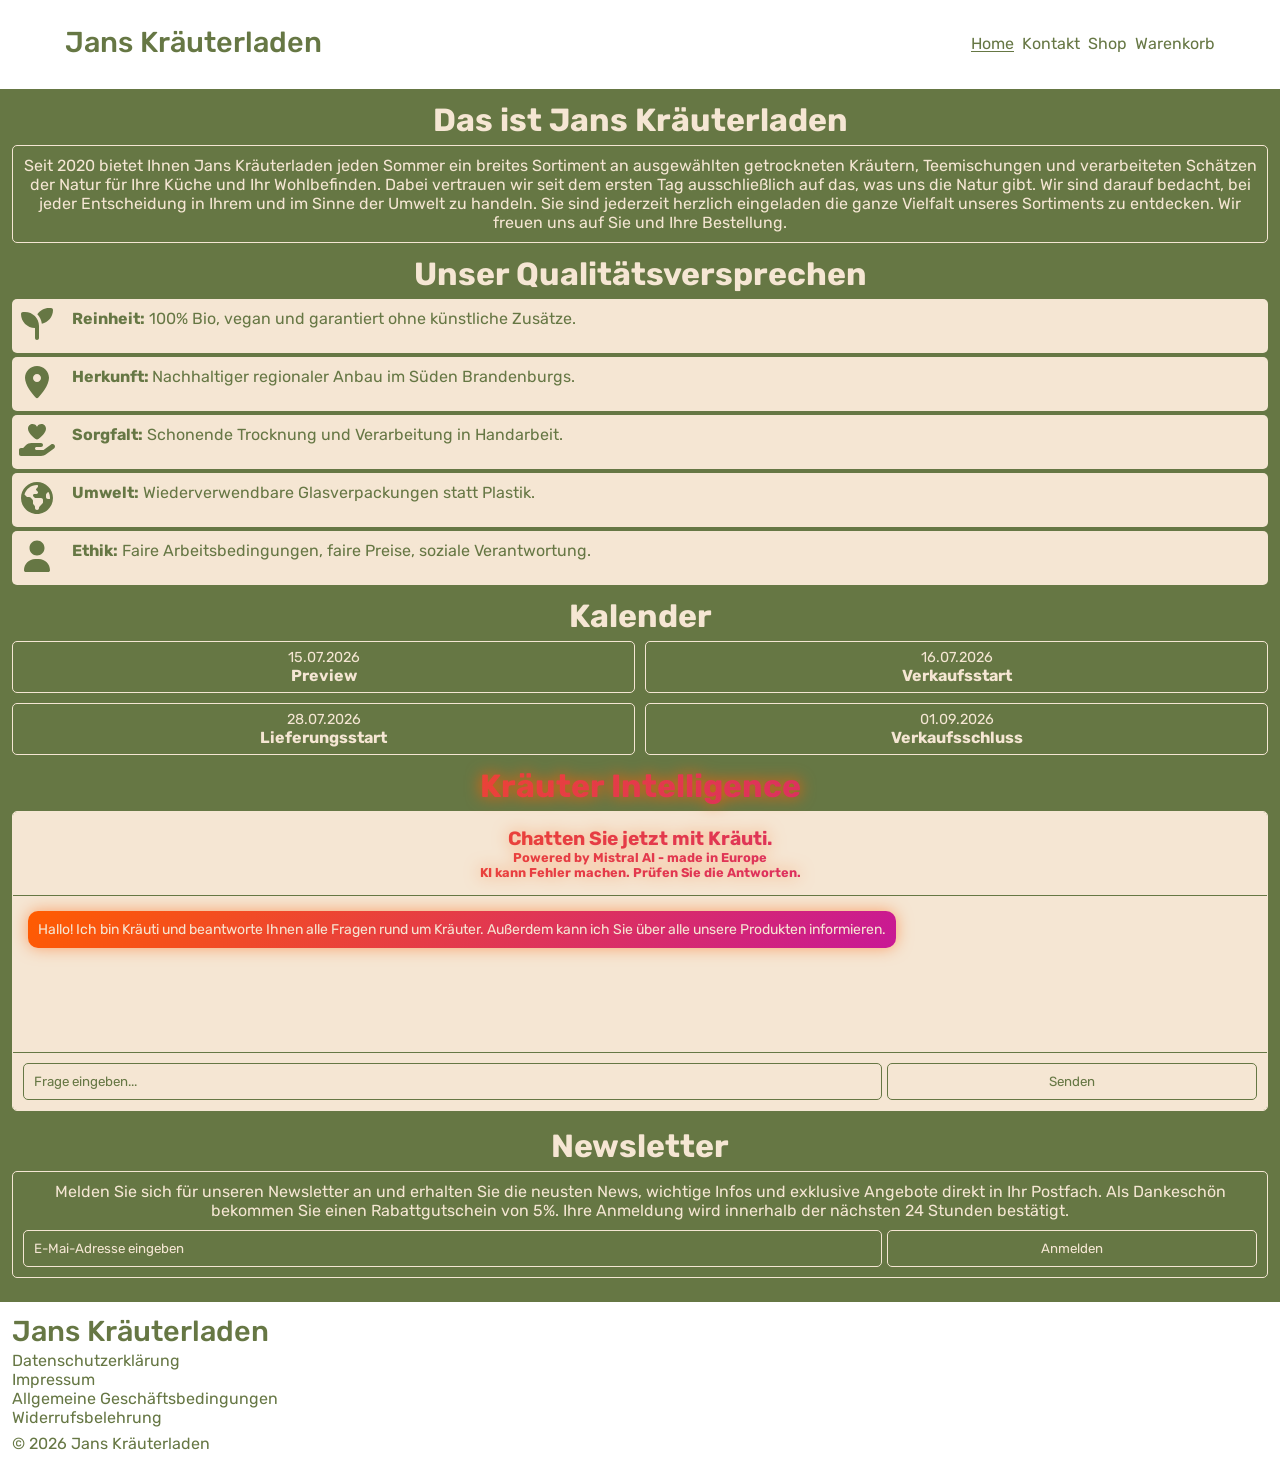
==== commit 7cc5d328: "Add files via upload" ====
--- a/index.html
+++ b/index.html
@@ -23,6 +23,8 @@
         <link href="https://fonts.googleapis.com/css2?family=Pacifico&family=Rubik:ital,wght@0,300..900;1,300..900&family=Slabo+27px&display=swap" rel="stylesheet">
     </head>
 
+
+
     <body>
 
             <header>
@@ -30,7 +32,7 @@
                 <nav>
                     <div class="nav-logo">Jans Kräuterladen</div>
                     <div class="nav-links">
-                        <a href="index.html" class="underlined">Home</a>
+                        <a href="index.html" class="underlined" class="a-nav">Home</a>
                         <a href="index.html">Kontakt</a>
                         <a href="index.html">Shop</a>
                         <a href="index.html">Warenkorb</a>
@@ -46,74 +48,86 @@
                     
                     <div class="home-grid">
 
-                        <h1 class="headline-1">Das ist Jans Kräuterladen</h1>
-                        <div class="box-1">
-                            <div>Seit 2020 bietet Ihnen Jans Kräuterladen jeden Sommer ein breites Sortiment an ausgewählten getrockneten Kräutern, Teemischungen und verarbeiteten Schätzen der Natur für Ihre Küche und Ihr Wohlbefinden. Dabei vertrauen wir seit dem ersten Tag ausschließlich auf das, was uns die Natur gibt. Wir sind darauf bedacht, bei jeder Entscheidung in Ihrem und im Sinne der Umwelt zu handeln. Sie sind jederzeit herzlich eingeladen die ganze Vielfalt unseres Sortiments zu entdecken. Wir freuen uns auf Sie und Ihre Bestellung.</div>
+                        <div class="area-1">
+                            <h1>Das ist Jans Kräuterladen</h1>
+                            <div class="box-1">
+                                <div>Seit 2020 bietet Ihnen Jans Kräuterladen jeden Sommer ein breites Sortiment an ausgewählten getrockneten Kräutern, Teemischungen und verarbeiteten Schätzen der Natur für Ihre Küche und Ihr Wohlbefinden. Dabei vertrauen wir seit dem ersten Tag ausschließlich auf das, was uns die Natur gibt. Wir sind darauf bedacht, bei jeder Entscheidung in Ihrem und im Sinne der Umwelt zu handeln. Sie sind jederzeit herzlich eingeladen die ganze Vielfalt unseres Sortiments zu entdecken. Wir freuen uns auf Sie und Ihre Bestellung.</div>
+                            </div>
                         </div>
 
-                        <h1 class="headline-2">Unser Qualitäts&shy;versprechen</h1>
-                        <div class="box-2">
-                            <div class="box-2-icon"><svg xmlns="http://www.w3.org/2000/svg" viewBox="0 0 640 640"><!--!Font Awesome Free 7.2.0 by @fontawesome - https://fontawesome.com License - https://fontawesome.com/license/free Copyright 2026 Fonticons, Inc.--><path fill="#667744" d="M576 96C576 204.1 499.4 294.3 397.6 315.4C389.7 257.3 363.6 205 325.1 164.5C365.2 104 433.9 64 512 64L544 64C561.7 64 576 78.3 576 96zM64 160C64 142.3 78.3 128 96 128L128 128C251.7 128 352 228.3 352 352L352 544C352 561.7 337.7 576 320 576C302.3 576 288 561.7 288 544L288 384C164.3 384 64 283.7 64 160z"/></svg></div>
-                            <div class="box-2-text"><b>Reinheit:</b> 100% Bio, vegan und garantiert ohne künstliche Zusätze.</div>
-                            <div class="box-2-icon"><svg xmlns="http://www.w3.org/2000/svg" viewBox="0 0 640 640"><!--!Font Awesome Free 7.2.0 by @fontawesome - https://fontawesome.com License - https://fontawesome.com/license/free Copyright 2026 Fonticons, Inc.--><path fill="#667744" d="M128 252.6C128 148.4 214 64 320 64C426 64 512 148.4 512 252.6C512 371.9 391.8 514.9 341.6 569.4C329.8 582.2 310.1 582.2 298.3 569.4C248.1 514.9 127.9 371.9 127.9 252.6zM320 320C355.3 320 384 291.3 384 256C384 220.7 355.3 192 320 192C284.7 192 256 220.7 256 256C256 291.3 284.7 320 320 320z"/></svg></div>
-                            <div class="box-2-text"><b>Herkunft: </b>Nachhaltiger regionaler Anbau im Süden Brandenburgs.</div>
-                            <div class="box-2-icon"><svg xmlns="http://www.w3.org/2000/svg" viewBox="0 0 640 640"><!--!Font Awesome Free 7.2.0 by @fontawesome - https://fontawesome.com License - https://fontawesome.com/license/free Copyright 2026 Fonticons, Inc.--><path fill="#667744" d="M311.6 95C297.5 75.5 274.9 64 250.9 64C209.5 64 176 97.5 176 138.9L176 141.3C176 205.7 258 274.7 298.2 304.6C311.2 314.3 328.7 314.3 341.7 304.6C381.9 274.6 463.9 205.7 463.9 141.3L463.9 138.9C463.9 97.5 430.4 64 389 64C365 64 342.4 75.5 328.3 95L320 106.7L311.6 95zM141.3 405.5L98.7 448L64 448C46.3 448 32 462.3 32 480L32 544C32 561.7 46.3 576 64 576L384.5 576C413.5 576 441.8 566.7 465.2 549.5L591.8 456.2C609.6 443.1 613.4 418.1 600.3 400.3C587.2 382.5 562.2 378.7 544.4 391.8L424.6 480L312 480C298.7 480 288 469.3 288 456C288 442.7 298.7 432 312 432L384 432C401.7 432 416 417.7 416 400C416 382.3 401.7 368 384 368L231.8 368C197.9 368 165.3 381.5 141.3 405.5z"/></svg></div>
-                            <div class="box-2-text"><b>Sorgfalt:</b> Schonende Trocknung und Verarbeitung in Handarbeit.</div>
-                            <div class="box-2-icon"><svg xmlns="http://www.w3.org/2000/svg" viewBox="0 0 640 640"><!--!Font Awesome Free 7.2.0 by @fontawesome - https://fontawesome.com License - https://fontawesome.com/license/free Copyright 2026 Fonticons, Inc.--><path fill="#667744" d="M119.7 263.7L150.6 294.6C156.6 300.6 164.7 304 173.2 304L194.7 304C203.2 304 211.3 307.4 217.3 313.4L246.6 342.7C252.6 348.7 256 356.8 256 365.3L256 402.8C256 411.3 259.4 419.4 265.4 425.4L278.7 438.7C284.7 444.7 288.1 452.8 288.1 461.3L288.1 480C288.1 497.7 302.4 512 320.1 512C337.8 512 352.1 497.7 352.1 480L352.1 477.3C352.1 468.8 355.5 460.7 361.5 454.7L406.8 409.4C412.8 403.4 416.2 395.3 416.2 386.8L416.2 352.1C416.2 334.4 401.9 320.1 384.2 320.1L301.5 320.1C293 320.1 284.9 316.7 278.9 310.7L262.9 294.7C258.7 290.5 256.3 284.7 256.3 278.7C256.3 266.2 266.4 256.1 278.9 256.1L313.6 256.1C326.1 256.1 336.2 246 336.2 233.5C336.2 227.5 333.8 221.7 329.6 217.5L309.9 197.8C306 194 304 189.1 304 184C304 178.9 306 174 309.7 170.3L327 153C332.8 147.2 336.1 139.3 336.1 131.1C336.1 123.9 333.7 117.4 329.7 112.2C326.5 112.1 323.3 112 320.1 112C224.7 112 144.4 176.2 119.8 263.7zM528 320C528 285.4 519.6 252.8 504.6 224.2C498.2 225.1 491.9 228.1 486.7 233.3L473.3 246.7C467.3 252.7 463.9 260.8 463.9 269.3L463.9 304C463.9 321.7 478.2 336 495.9 336L520 336C522.5 336 525 335.7 527.3 335.2C527.7 330.2 527.8 325.1 527.8 320zM64 320C64 178.6 178.6 64 320 64C461.4 64 576 178.6 576 320C576 461.4 461.4 576 320 576C178.6 576 64 461.4 64 320z"/></svg></div>
-                            <div class="box-2-text"><b>Umwelt:</b> Wiederverwendbare Glasverpackungen statt Plastik.</div>
-                            <div class="box-2-icon"><svg xmlns="http://www.w3.org/2000/svg" viewBox="0 0 640 640"><!--!Font Awesome Free 7.2.0 by @fontawesome - https://fontawesome.com License - https://fontawesome.com/license/free Copyright 2026 Fonticons, Inc.--><path fill="#667744" d="M320 312C386.3 312 440 258.3 440 192C440 125.7 386.3 72 320 72C253.7 72 200 125.7 200 192C200 258.3 253.7 312 320 312zM290.3 368C191.8 368 112 447.8 112 546.3C112 562.7 125.3 576 141.7 576L498.3 576C514.7 576 528 562.7 528 546.3C528 447.8 448.2 368 349.7 368L290.3 368z"/></svg></div>
-                            <div class="box-2-text"><b>Ethik:</b> Faire Arbeits&shy;bedingungen, faire Preise, soziale Verantwortung.</div>
+                        <div class="area-2">
+                            <h1>Unser Qualitäts&shy;versprechen</h1>
+                            <div class="box-2">
+                                <div class="box-2-icon"><svg xmlns="http://www.w3.org/2000/svg" viewBox="0 0 640 640"><!--!Font Awesome Free 7.2.0 by @fontawesome - https://fontawesome.com License - https://fontawesome.com/license/free Copyright 2026 Fonticons, Inc.--><path fill="var(--color-1)" d="M576 96C576 204.1 499.4 294.3 397.6 315.4C389.7 257.3 363.6 205 325.1 164.5C365.2 104 433.9 64 512 64L544 64C561.7 64 576 78.3 576 96zM64 160C64 142.3 78.3 128 96 128L128 128C251.7 128 352 228.3 352 352L352 544C352 561.7 337.7 576 320 576C302.3 576 288 561.7 288 544L288 384C164.3 384 64 283.7 64 160z"/></svg></div>
+                                <div class="box-2-text"><b>Reinheit:</b> 100% Bio, vegan und garantiert ohne künstliche Zusätze.</div>
+                                <div class="box-2-icon"><svg xmlns="http://www.w3.org/2000/svg" viewBox="0 0 640 640"><!--!Font Awesome Free 7.2.0 by @fontawesome - https://fontawesome.com License - https://fontawesome.com/license/free Copyright 2026 Fonticons, Inc.--><path fill="var(--color-1)" d="M128 252.6C128 148.4 214 64 320 64C426 64 512 148.4 512 252.6C512 371.9 391.8 514.9 341.6 569.4C329.8 582.2 310.1 582.2 298.3 569.4C248.1 514.9 127.9 371.9 127.9 252.6zM320 320C355.3 320 384 291.3 384 256C384 220.7 355.3 192 320 192C284.7 192 256 220.7 256 256C256 291.3 284.7 320 320 320z"/></svg></div>
+                                <div class="box-2-text"><b>Herkunft: </b>Nachhaltiger regionaler Anbau im Süden Brandenburgs.</div>
+                                <div class="box-2-icon"><svg xmlns="http://www.w3.org/2000/svg" viewBox="0 0 640 640"><!--!Font Awesome Free 7.2.0 by @fontawesome - https://fontawesome.com License - https://fontawesome.com/license/free Copyright 2026 Fonticons, Inc.--><path fill="var(--color-1)" d="M311.6 95C297.5 75.5 274.9 64 250.9 64C209.5 64 176 97.5 176 138.9L176 141.3C176 205.7 258 274.7 298.2 304.6C311.2 314.3 328.7 314.3 341.7 304.6C381.9 274.6 463.9 205.7 463.9 141.3L463.9 138.9C463.9 97.5 430.4 64 389 64C365 64 342.4 75.5 328.3 95L320 106.7L311.6 95zM141.3 405.5L98.7 448L64 448C46.3 448 32 462.3 32 480L32 544C32 561.7 46.3 576 64 576L384.5 576C413.5 576 441.8 566.7 465.2 549.5L591.8 456.2C609.6 443.1 613.4 418.1 600.3 400.3C587.2 382.5 562.2 378.7 544.4 391.8L424.6 480L312 480C298.7 480 288 469.3 288 456C288 442.7 298.7 432 312 432L384 432C401.7 432 416 417.7 416 400C416 382.3 401.7 368 384 368L231.8 368C197.9 368 165.3 381.5 141.3 405.5z"/></svg></div>
+                                <div class="box-2-text"><b>Sorgfalt:</b> Schonende Trocknung und Verarbeitung in Handarbeit.</div>
+                                <div class="box-2-icon"><svg xmlns="http://www.w3.org/2000/svg" viewBox="0 0 640 640"><!--!Font Awesome Free 7.2.0 by @fontawesome - https://fontawesome.com License - https://fontawesome.com/license/free Copyright 2026 Fonticons, Inc.--><path fill="var(--color-1)" d="M119.7 263.7L150.6 294.6C156.6 300.6 164.7 304 173.2 304L194.7 304C203.2 304 211.3 307.4 217.3 313.4L246.6 342.7C252.6 348.7 256 356.8 256 365.3L256 402.8C256 411.3 259.4 419.4 265.4 425.4L278.7 438.7C284.7 444.7 288.1 452.8 288.1 461.3L288.1 480C288.1 497.7 302.4 512 320.1 512C337.8 512 352.1 497.7 352.1 480L352.1 477.3C352.1 468.8 355.5 460.7 361.5 454.7L406.8 409.4C412.8 403.4 416.2 395.3 416.2 386.8L416.2 352.1C416.2 334.4 401.9 320.1 384.2 320.1L301.5 320.1C293 320.1 284.9 316.7 278.9 310.7L262.9 294.7C258.7 290.5 256.3 284.7 256.3 278.7C256.3 266.2 266.4 256.1 278.9 256.1L313.6 256.1C326.1 256.1 336.2 246 336.2 233.5C336.2 227.5 333.8 221.7 329.6 217.5L309.9 197.8C306 194 304 189.1 304 184C304 178.9 306 174 309.7 170.3L327 153C332.8 147.2 336.1 139.3 336.1 131.1C336.1 123.9 333.7 117.4 329.7 112.2C326.5 112.1 323.3 112 320.1 112C224.7 112 144.4 176.2 119.8 263.7zM528 320C528 285.4 519.6 252.8 504.6 224.2C498.2 225.1 491.9 228.1 486.7 233.3L473.3 246.7C467.3 252.7 463.9 260.8 463.9 269.3L463.9 304C463.9 321.7 478.2 336 495.9 336L520 336C522.5 336 525 335.7 527.3 335.2C527.7 330.2 527.8 325.1 527.8 320zM64 320C64 178.6 178.6 64 320 64C461.4 64 576 178.6 576 320C576 461.4 461.4 576 320 576C178.6 576 64 461.4 64 320z"/></svg></div>
+                                <div class="box-2-text"><b>Umwelt:</b> Wiederverwendbare Glasverpackungen statt Plastik.</div>
+                                <div class="box-2-icon"><svg xmlns="http://www.w3.org/2000/svg" viewBox="0 0 640 640"><!--!Font Awesome Free 7.2.0 by @fontawesome - https://fontawesome.com License - https://fontawesome.com/license/free Copyright 2026 Fonticons, Inc.--><path fill="var(--color-1)" d="M320 312C386.3 312 440 258.3 440 192C440 125.7 386.3 72 320 72C253.7 72 200 125.7 200 192C200 258.3 253.7 312 320 312zM290.3 368C191.8 368 112 447.8 112 546.3C112 562.7 125.3 576 141.7 576L498.3 576C514.7 576 528 562.7 528 546.3C528 447.8 448.2 368 349.7 368L290.3 368z"/></svg></div>
+                                <div class="box-2-text"><b>Ethik:</b> Faire Arbeits&shy;bedingungen, faire Preise, soziale Verantwortung.</div>
+                            </div>
                         </div>
 
-                        <h1 class="headline-3">Kalender</h1>
-                        <div class="box-3">
-                                    <div class="box-3-item">
-                                        <div class="box-3-date">15.07.2026</div>
-                                        <b>Preview</b>
-                                    </div>
-                                    <div class="box-3-item">
-                                        <div class="box-3-date">16.07.2026</div>
-                                        <b>Verkaufsstart</b>
-                                    </div>
-                                    <div class="box-3-item">
-                                        <div class="box-3-date">28.07.2026</div>
-                                        <b>Lieferungsstart</b>
-                                    </div>
-                                    <div class="box-3-item">
-                                        <div class="box-3-date">01.09.2026</div>
-                                        <b>Verkaufsschluss</b>
-                                    </div>
+                        <div class="area-3">
+                            <h1>Kalender</h1>
+                            <div class="box-3">
+                                        <div class="box-3-item">
+                                            <div class="box-3-date">15.07.2026</div>
+                                            <b>Preview</b>
+                                        </div>
+                                        <div class="box-3-item">
+                                            <div class="box-3-date">16.07.2026</div>
+                                            <b>Verkaufsstart</b>
+                                        </div>
+                                        <div class="box-3-item">
+                                            <div class="box-3-date">28.07.2026</div>
+                                            <b>Lieferungsstart</b>
+                                        </div>
+                                        <div class="box-3-item">
+                                            <div class="box-3-date">01.09.2026</div>
+                                            <b>Verkaufsschluss</b>
+                                        </div>
+                            </div>
                         </div>
 
-                        <h1 class="headline-4">Kräuter Intelligence</h1>
-                        <iframe src="chat.html" class="box-4">
-                        </iframe>
+                        <div class="area-4">
+                            <h1 class="ai-h1">Kräuter Intelligence</h1>
+                            <iframe src="chat.html" class="box-4">
+                            </iframe>
+                        </div>
 
-                        <h1 class="headline-5">Newsletter</h1>
-                        <div class="box-5">
-                            <div>Melden Sie sich für unseren Newsletter an und erhalten Sie die neusten News, wichtige Infos und exklusive Angebote direkt in Ihr Postfach. Als Dankeschön bekommen Sie einen Rabattgutschein von 5%. Ihre Anmeldung wird innerhalb der nächsten 24 Stunden bestätigt.</div>
-                            <input type="text" placeholder="E-Mai-Adresse eingeben" required class="box-5-input">
-                            <button class="box-5-button">Anmelden</button>
+                        <div class="area-5">
+                            <h1>Newsletter</h1>
+                            <div class="box-5">
+                                <div>Melden Sie sich für unseren Newsletter an und erhalten Sie die neusten News, wichtige Infos und exklusive Angebote direkt in Ihr Postfach. Als Dankeschön bekommen Sie einen Rabattgutschein von 5%. Ihre Anmeldung wird innerhalb der nächsten 24 Stunden bestätigt.</div>
+                                <div class="newsletter-flex">
+                                    <input type="text" placeholder="E-Mai-Adresse eingeben" required class="box-5-input">
+                                    <button class="box-5-button">Anmelden</button>
+                                </div>
+                            </div>
                         </div>
 
                     </div>
 
                 </div>
 
-
-               
-
-               
-
-                
-                
-                
-
             </main>
 
             <footer>
 
+                <div class="nav-logo">Jans Kräuterladen</div>
 
+                <div class="footer-links">
+                    <a href="datenschutzerklärung.html">Datenschutzerklärung</a>
+                    <a href="impressum.html">Impressum</a>
+                    <a href="AGB.html">Allgemeine Geschäftsbedingungen</a>
+                    <a href="widerrufsbelehrung.html">Widerrufsbelehrung</a>
+                </div>
+
+                <div>&copy; 2026 Jans Kräuterladen</div>
 
             </footer>
 
--- a/style.css
+++ b/style.css
@@ -1,7 +1,12 @@
 * { 
     margin: 0;
-    font-family: "Rubik", sans-serif;
-    
+    font-family: "Rubik", sans-serif; 
+    box-sizing: border-box;
+}
+
+:root {
+    --color-1: #667744;
+    --color-2: #F5E6D3;
 }
 
 nav {
@@ -10,19 +15,22 @@
     flex-direction: column;
     margin-top: 10px;
     padding: 15px;
-    color: #667744;
+    color: var(--color-1);
+}
+
+.nav-hidden {
+    transform: translateY(-100%);
 }
 
 .nav-logo {
     font-weight: 500;
-    font-size: clamp(1rem,8.5vw,1.8rem);
+    font-size: 1.8rem;
     margin-bottom: 3px;
 }
 
 a {
     text-decoration: none;
-    color: #667744;
-    font-size: clamp(0.6rem,4.5vw,1rem);
+    color: var(--color-1);
 }
 
 a:hover {
@@ -40,83 +48,81 @@
     text-underline-offset: 2px;
 }
 
-
-
 .home-background {
-    /*background-image: url(start-area-picture.jpg);*/
-    background-color: #667744;
-    background-size: cover;
-    min-height: 90vh;
+    background-color: var(--color-1)
 }
 
 .home-grid {
     display: grid;
     gap: 12px;
     grid-template-columns: 1fr;
-    grid-template-rows: repeat(11, auto);
+    grid-template-rows: repeat(6, auto);
     margin: 12px;
-}
-
-h1 {
-    color: #F5E6D3;
-    text-align: center;
-}
-
-.headline-1 {
+    color: var(--color-2);
+}
+
+h1 {   
+    text-align: center;
+    margin: 0px 0px 6px 0px;
+}
+
+.ai-h1 {
+    background: linear-gradient(135deg, #FF5C00 0%, #C81896 100%); 
+    -webkit-background-clip: text; 
+    background-clip: text; 
+    color: transparent; 
+    filter: drop-shadow(0 0 8px rgba(255, 92, 0, 1.0));
+}
+
+.area-1 {
     grid-row: 1 / 2;
-    margin-top: 12px;
-}
-
-.headline-2 {
+    margin-top: 12px;;
+}
+
+.area-2 {
+    grid-row: 2 / 3;
+}
+
+.area-3 {
     grid-row: 3 / 4;
 }
 
-.headline-3 {
+.area-4 {
+    grid-row: 4 / 5;
+}
+
+.area-5 {
     grid-row: 5 / 6;
 }
 
-.headline-4 {
-    grid-row: 7 / 8;
-}
-
-.headline-5 {
-    grid-row: 9 / 10;
-}
-
 .box-1 {
-    grid-row: 2 / 3;
-    color: #F5E6D3;
-    border: 1px solid #F5E6D3;
+    border: 1px solid var(--color-2);
     border-radius: 5px;
     padding: 10px;
     text-align: center;
 }
 
 .box-2 {
-    grid-row: 4 / 5;
     display: grid;
     grid-template-columns: 50px 3fr;
     grid-template-rows: repeat(5, auto);
-    row-gap: 5px;
+    row-gap: 4px;
 }
 
 .box-2-icon {
-  background-color: #F5E6D3;
+  background-color: var(--color-2); 
   padding: 5px;
   border-radius: 5px 0px 0px 5px;
 }
 
 .box-2-text {
-    background-color: #F5E6D3;
-    color: #667744;
+    background-color: var(--color-2);
+    color: var(--color-1);
     border-radius: 0px 5px 5px 0px;
     padding: 10px;
 }
 
 .box-3 {
-    grid-row: 6 / 7;
-    color: #F5E6D3;
-    padding: 10px;
     display: grid;
     grid-template-columns: 1fr 1fr;
     gap: 10px;
@@ -124,7 +130,7 @@
 }
 
 .box-3-item {
-    border: 1px solid #F5E6D3;
+    border: 1px solid var(--color-2); ;
     border-radius: 5px;
     padding: 7px
 }
@@ -133,53 +139,65 @@
  font-size: 0.9rem;
 }
 
+.box-4 {
+    border: 1px solid var(--color-2); 
+    border-radius: 5px;
+    height: 300px;
+    width: 100%;
+}
+
 .box-5 {
-    grid-row: 10 / 11;
-    text-align: center;
-    color: #F5E6D3;
-    padding: 10px;
+    text-align: center;
+    padding: 10px;
+    border: 1px solid var(--color-2);
     border-radius: 5px;
     margin-bottom: 12px;
 }
 
 .box-5-input {
-    margin: 12px;
-    padding: 10px;
-    border: 1px solid #F5E6D3;
-    border-radius: 5px;
-    width: 70%;
-    max-width: 200px;
-    color: #F5E6D3;
+    padding: 10px;
+    border: 1px solid var(--color-2);
+    border-radius: 5px;
     background-color: transparent;
-    font-size: 1.001rem;
+    width: auto;
+    flex: 1;
 }
 
 input::placeholder {
-    color: #F5E6D3;
+    color: var(--color-2); 
     opacity: 1;
 }
 
 .box-5-button {
-    margin: 0px 12px 0px 12px;
-    padding: 10px;
-    border: 1px solid #F5E6D3;
-    border-radius: 5px;
-    width: 60%;
-    max-width: 180px;
-    color: #F5E6D3;
-    background-color: #667744;
-}
-
-.box-4 {
-    grid-row: 8 / 9; 
-    border: 1px solid white;
-    border-radius: 5px;
-    height: 280px;
-    width: 100%;
-}
-
-
-
+    padding: 10px;
+    border: 1px solid var(--color-2);
+    border-radius: 5px;
+    color: var(--color-2); 
+    background-color: var(--color-1);
+    width: 30%;
+    flex-shrink: 0;
+}
+
+.newsletter-flex {
+    display: flex;
+    margin-top: 10px;
+    gap: 5px;
+}
+
+footer {
+    display: flex;
+    flex-direction: column;
+    color: var(--color-1);
+    align-items: flex-start;
+    margin: 0px 0px 12px 12px;
+   
+}
+
+.footer-links {
+    display: flex;
+    flex-direction: column;
+    margin-bottom: 7px;
+}
 
 
 
@@ -213,8 +231,8 @@
 }
 }
 
-/*
-@media (min-width: 450px) {
+
+/*@media (min-width: 750px) {
     .home-grid {
         display: grid;
         grid-template-columns: 1fr 1fr;
@@ -223,20 +241,6 @@
     .box-1, .box-2 {
         grid-column: 1 / 3;
     }
-}
-
-@media (min-width: 1024px) {
-    .home-grid {
-        display: grid;
-        grid-template-columns: 2fr 1fr 1fr;
-    }
-
-    .box-1 {
-        grid-column: 1 / 4;
-    }
-
-    .box-2 {
-        grid-column: 1 / 2;
-    }
-
 }*/
+
+
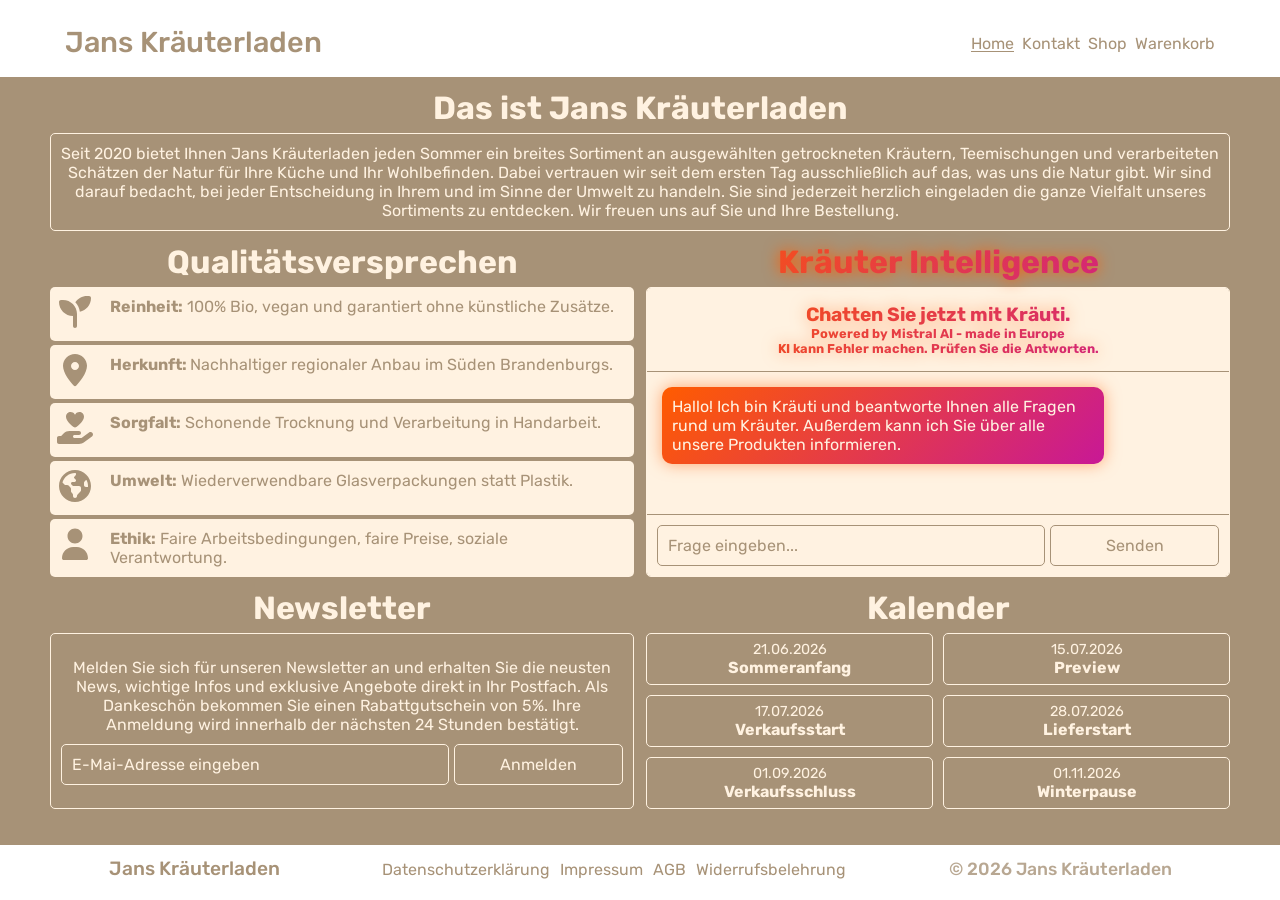
==== commit d923e220: "Add files via upload" ====
--- a/index.html
+++ b/index.html
@@ -56,7 +56,7 @@
                         </div>
 
                         <div class="area-2">
-                            <h1>Unser Qualitäts&shy;versprechen</h1>
+                            <h1>Qualitäts&shy;versprechen</h1>
                             <div class="box-2">
                                 <div class="box-2-icon"><svg xmlns="http://www.w3.org/2000/svg" viewBox="0 0 640 640"><!--!Font Awesome Free 7.2.0 by @fontawesome - https://fontawesome.com License - https://fontawesome.com/license/free Copyright 2026 Fonticons, Inc.--><path fill="var(--color-1)" d="M576 96C576 204.1 499.4 294.3 397.6 315.4C389.7 257.3 363.6 205 325.1 164.5C365.2 104 433.9 64 512 64L544 64C561.7 64 576 78.3 576 96zM64 160C64 142.3 78.3 128 96 128L128 128C251.7 128 352 228.3 352 352L352 544C352 561.7 337.7 576 320 576C302.3 576 288 561.7 288 544L288 384C164.3 384 64 283.7 64 160z"/></svg></div>
                                 <div class="box-2-text"><b>Reinheit:</b> 100% Bio, vegan und garantiert ohne künstliche Zusätze.</div>
@@ -75,20 +75,28 @@
                             <h1>Kalender</h1>
                             <div class="box-3">
                                         <div class="box-3-item">
+                                            <div class="box-3-date">21.06.2026</div>
+                                            <b>Sommeranfang</b>
+                                        </div>
+                                        <div class="box-3-item">
                                             <div class="box-3-date">15.07.2026</div>
                                             <b>Preview</b>
                                         </div>
                                         <div class="box-3-item">
-                                            <div class="box-3-date">16.07.2026</div>
+                                            <div class="box-3-date">17.07.2026</div>
                                             <b>Verkaufsstart</b>
                                         </div>
                                         <div class="box-3-item">
                                             <div class="box-3-date">28.07.2026</div>
-                                            <b>Lieferungsstart</b>
+                                            <b>Lieferstart</b>
                                         </div>
                                         <div class="box-3-item">
                                             <div class="box-3-date">01.09.2026</div>
                                             <b>Verkaufsschluss</b>
+                                        </div>
+                                        <div class="box-3-item">
+                                            <div class="box-3-date">01.11.2026</div>
+                                            <b>Winterpause</b>
                                         </div>
                             </div>
                         </div>
@@ -118,16 +126,16 @@
 
             <footer>
 
-                <div class="nav-logo">Jans Kräuterladen</div>
+                <div class="footer-logo">Jans Kräuterladen</div>
 
                 <div class="footer-links">
                     <a href="datenschutzerklärung.html">Datenschutzerklärung</a>
                     <a href="impressum.html">Impressum</a>
-                    <a href="AGB.html">Allgemeine Geschäftsbedingungen</a>
+                    <a href="AGB.html">AGB</a>
                     <a href="widerrufsbelehrung.html">Widerrufsbelehrung</a>
                 </div>
 
-                <div>&copy; 2026 Jans Kräuterladen</div>
+                <div class="footer-copyright">&copy; 2026 Jans Kräuterladen</div>
 
             </footer>
 
--- a/style.css
+++ b/style.css
@@ -5,8 +5,8 @@
 }
 
 :root {
-    --color-1: #667744;
-    --color-2: #F5E6D3;
+    --color-1: #A79277;
+    --color-2: #FFF2E1;
 }
 
 nav {
@@ -61,6 +61,7 @@
     color: var(--color-2);
 }
 
+
 h1 {   
     text-align: center;
     margin: 0px 0px 6px 0px;
@@ -76,7 +77,7 @@
 
 .area-1 {
     grid-row: 1 / 2;
-    margin-top: 12px;;
+    margin-top: 12px;
 }
 
 .area-2 {
@@ -142,7 +143,7 @@
 .box-4 {
     border: 1px solid var(--color-2); 
     border-radius: 5px;
-    height: 300px;
+    height: 320px;
     width: 100%;
 }
 
@@ -161,6 +162,7 @@
     background-color: transparent;
     width: auto;
     flex: 1;
+    font-size: 1rem; 
 }
 
 input::placeholder {
@@ -176,6 +178,12 @@
     background-color: var(--color-1);
     width: 30%;
     flex-shrink: 0;
+    font-size: 1rem;
+}
+
+.box-5-button:hover {
+    background-color: var(--color-2);
+    color: var(--color-1)
 }
 
 .newsletter-flex {
@@ -189,18 +197,26 @@
     flex-direction: column;
     color: var(--color-1);
     align-items: flex-start;
-    margin: 0px 0px 12px 12px;
-   
+    margin: 12px;
+    font-size: 1rem;
+    gap: 6px
 }
 
 .footer-links {
     display: flex;
     flex-direction: column;
-    margin-bottom: 7px;
-}
-
-
-
+}
+
+.footer-copyright {
+    font-weight: 500;
+    font-size: 1.1rem;
+    opacity: 0.8;
+}
+
+.footer-logo {
+    font-weight: 500;
+    font-size: 1.2rem;
+}
 
 @media (min-width: 560px) {
 nav {
@@ -232,15 +248,84 @@
 }
 
 
-/*@media (min-width: 750px) {
+@media (min-width: 750px) {
     .home-grid {
+        grid-template-columns: 1fr 1fr;
+    }
+
+    .area-1 {
+        grid-row: 1 / 2;
+        grid-column: 1 / 3;
+    }
+
+    .area-2 {
+        grid-row: 2 / 3;
+        grid-column: 1 / 2;
+    }
+
+    .area-3 {
+        grid-row: 3 / 4;
+        grid-column: 2 / 3;
+    }
+
+    .area-4 {
+        grid-row: 2 / 3;
+        grid-column: 2 / 3;
+        display: flex;
+        flex-direction: column;
+    }
+
+    .box-4 {
+        height: 100%;
+        flex-grow: 1;
+        display: block;
+    }
+
+    .area-3 {
+        display: flex;
+        flex-direction: column;
+    }
+
+    .box-3 {
         display: grid;
         grid-template-columns: 1fr 1fr;
-    }
-
-    .box-1, .box-2 {
-        grid-column: 1 / 3;
-    }
-}*/
-
-
+        gap: 10px;
+        text-align: center;
+        flex-grow: 1;  
+    }
+
+    .area-5 {
+        display: flex;
+        flex-direction: column;
+        grid-row: 3 / 4;
+        grid-column: 1 / 2;
+    }
+
+    .box-5 {
+        display: flex;      
+        flex-direction: column;
+        justify-content: center; 
+        flex-grow: 1;
+        margin-bottom: 0;
+    }
+}
+
+@media (min-width: 480px) {
+    .footer-links {
+        flex-direction: row;
+        gap: 10px
+    }
+}
+
+@media (min-width: 1000px) {
+    footer {
+        flex-direction: row;
+        justify-content: space-evenly;
+        align-items: baseline;
+    }
+
+    .home-grid {
+        margin: 0px 50px 0px 50px
+    }
+}
+
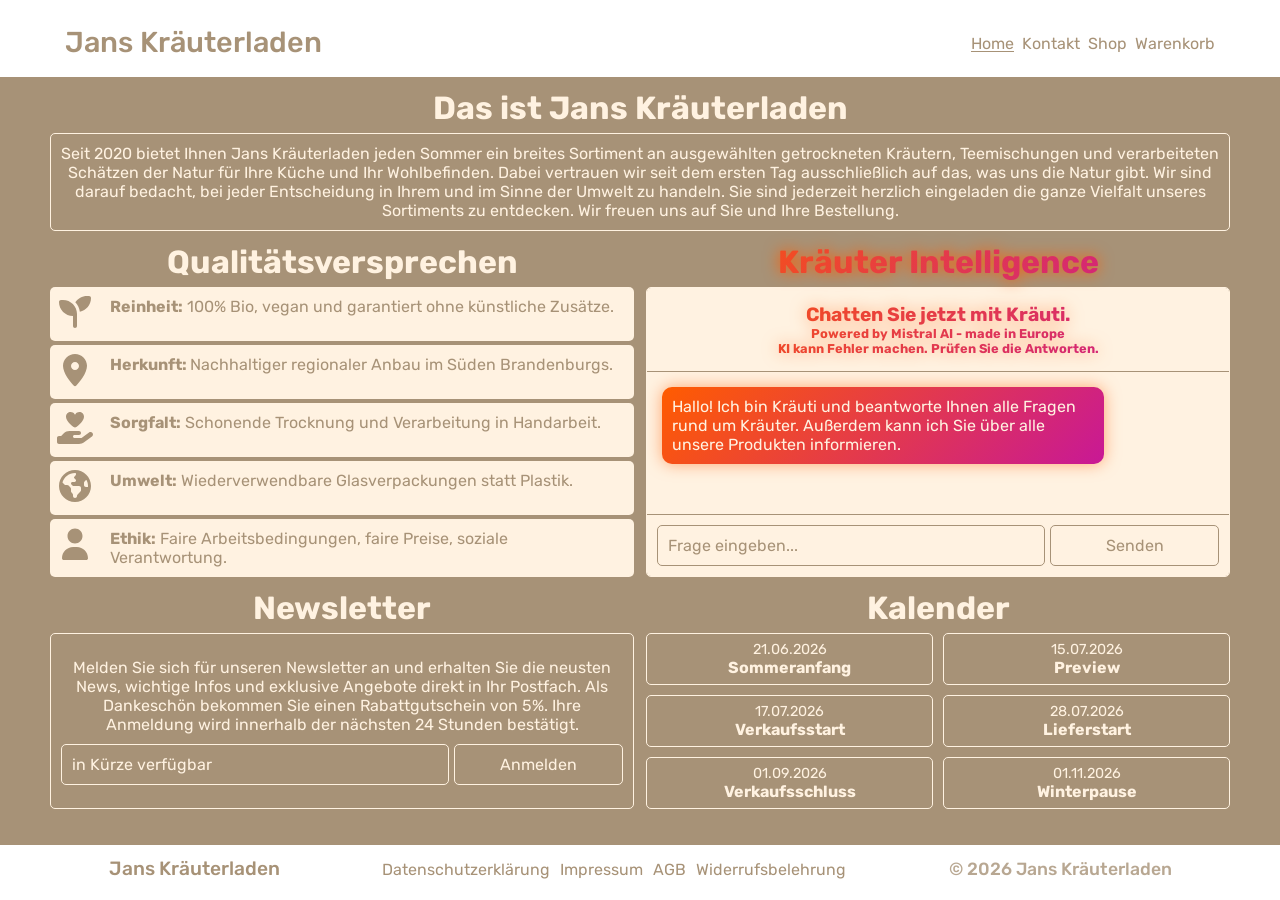
==== commit cc10967f: "Add files via upload" ====
--- a/index.html
+++ b/index.html
@@ -112,7 +112,7 @@
                             <div class="box-5">
                                 <div>Melden Sie sich für unseren Newsletter an und erhalten Sie die neusten News, wichtige Infos und exklusive Angebote direkt in Ihr Postfach. Als Dankeschön bekommen Sie einen Rabattgutschein von 5%. Ihre Anmeldung wird innerhalb der nächsten 24 Stunden bestätigt.</div>
                                 <div class="newsletter-flex">
-                                    <input type="text" placeholder="E-Mai-Adresse eingeben" required class="box-5-input">
+                                    <input type="text" placeholder="in Kürze verfügbar" required class="box-5-input">
                                     <button class="box-5-button">Anmelden</button>
                                 </div>
                             </div>
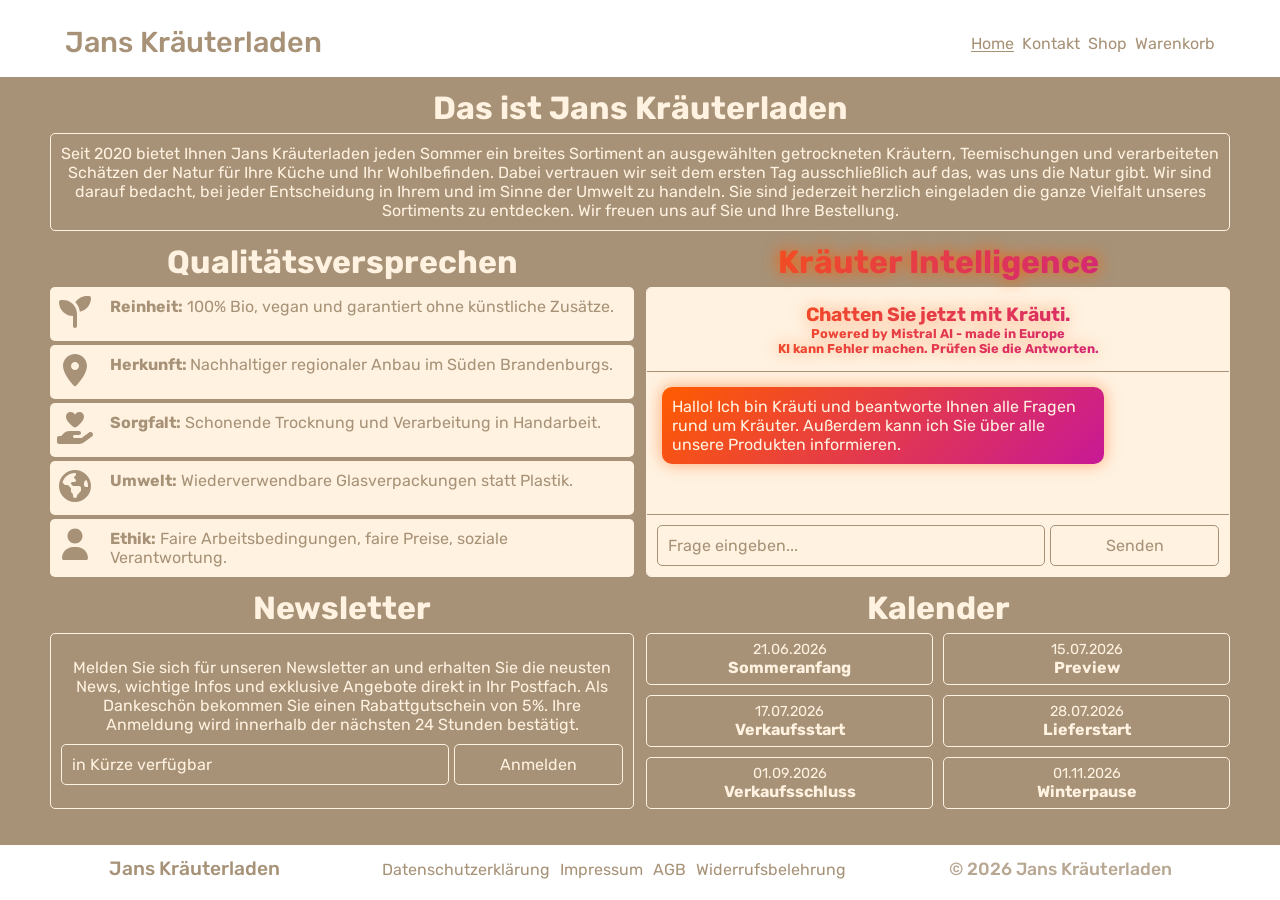
==== commit 9fb3f926: "Add files via upload" ====
--- a/index.html
+++ b/index.html
@@ -33,9 +33,9 @@
                     <div class="nav-logo">Jans Kräuterladen</div>
                     <div class="nav-links">
                         <a href="index.html" class="underlined" class="a-nav">Home</a>
-                        <a href="index.html">Kontakt</a>
-                        <a href="index.html">Shop</a>
-                        <a href="index.html">Warenkorb</a>
+                        <a href="kontakt.html">Kontakt</a>
+                        <a href="shop.html">Shop</a>
+                        <a href="warenkorb.html">Warenkorb</a>
                     </div>
                 </nav>
 
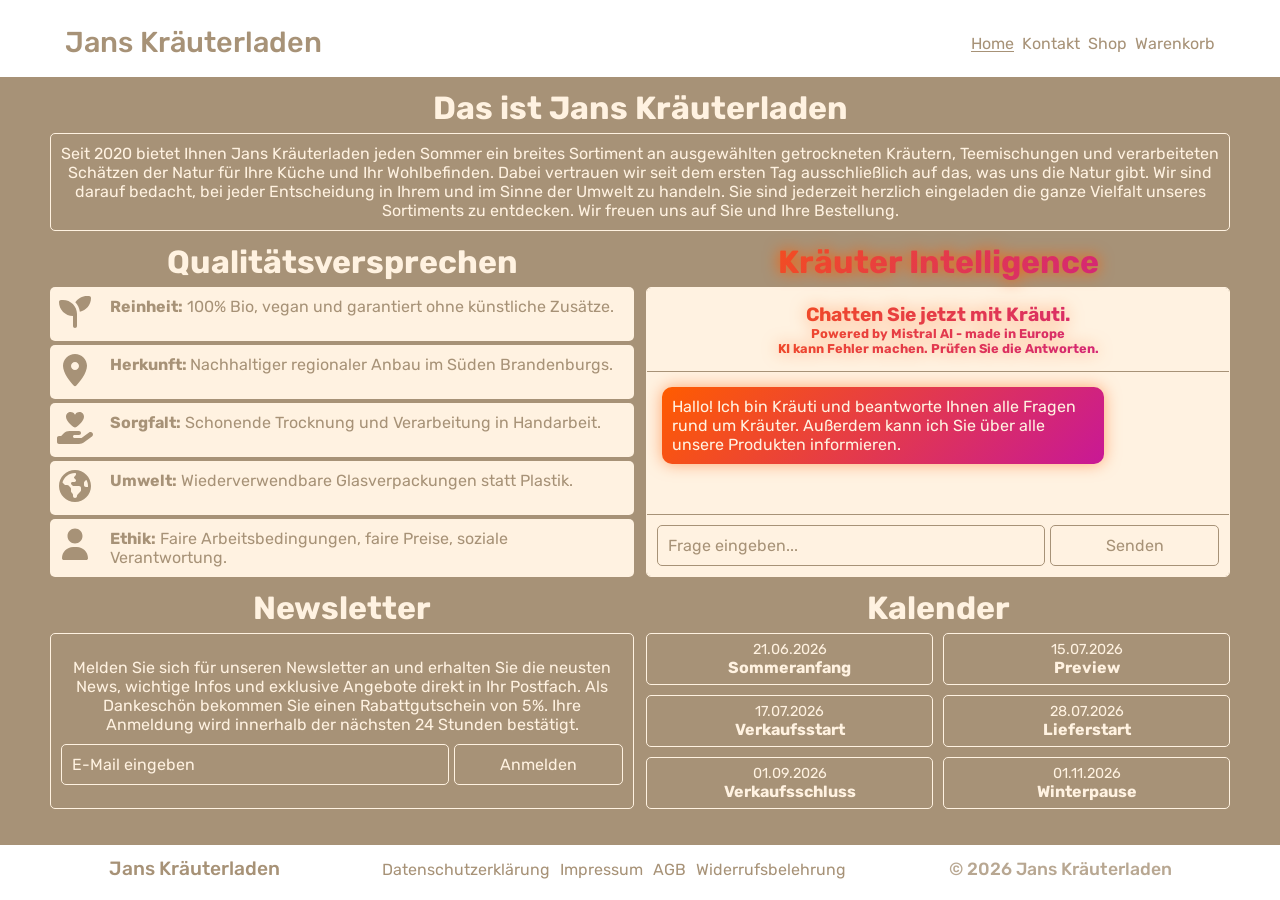
==== commit f3ae3fc6: "Add files via upload" ====
--- a/index.html
+++ b/index.html
@@ -112,7 +112,7 @@
                             <div class="box-5">
                                 <div>Melden Sie sich für unseren Newsletter an und erhalten Sie die neusten News, wichtige Infos und exklusive Angebote direkt in Ihr Postfach. Als Dankeschön bekommen Sie einen Rabattgutschein von 5%. Ihre Anmeldung wird innerhalb der nächsten 24 Stunden bestätigt.</div>
                                 <div class="newsletter-flex">
-                                    <input type="text" placeholder="in Kürze verfügbar" required class="box-5-input">
+                                    <input type="text" placeholder="E-Mail eingeben" required class="box-5-input">
                                     <button class="box-5-button">Anmelden</button>
                                 </div>
                             </div>
